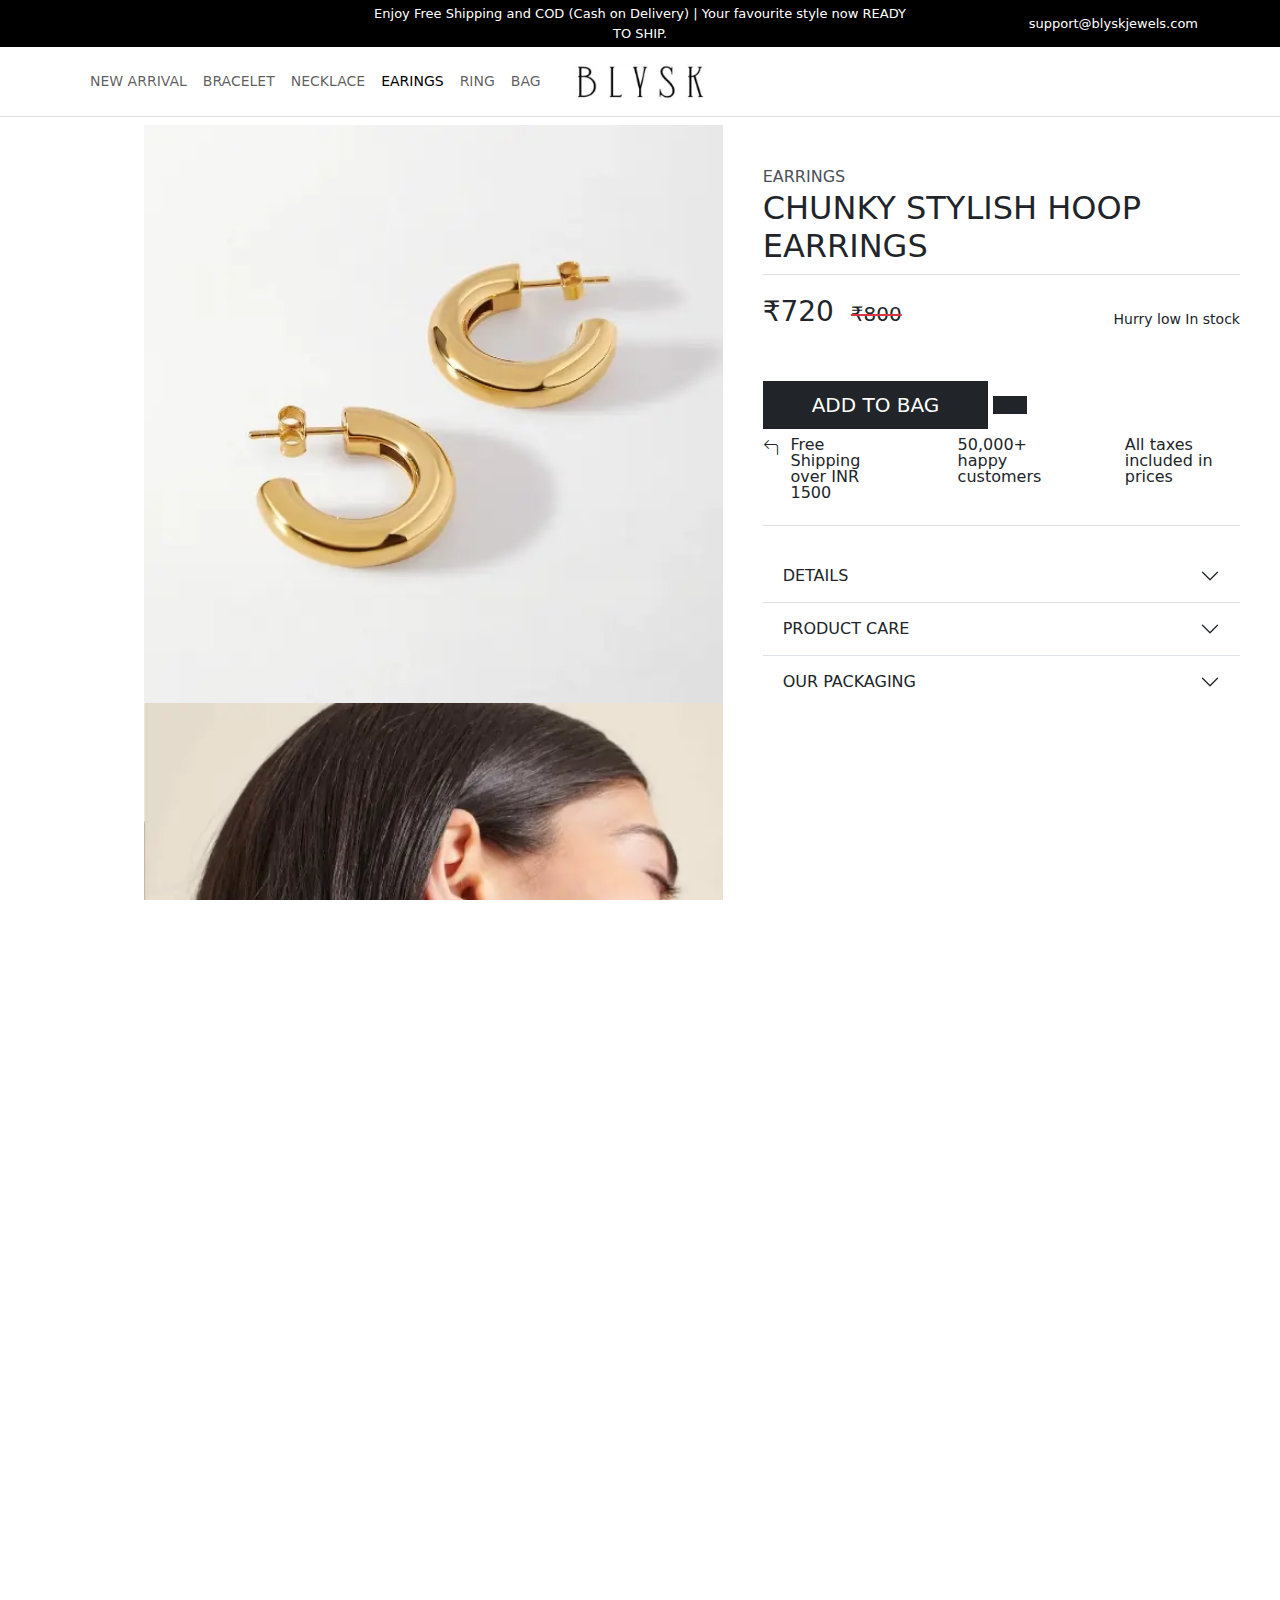
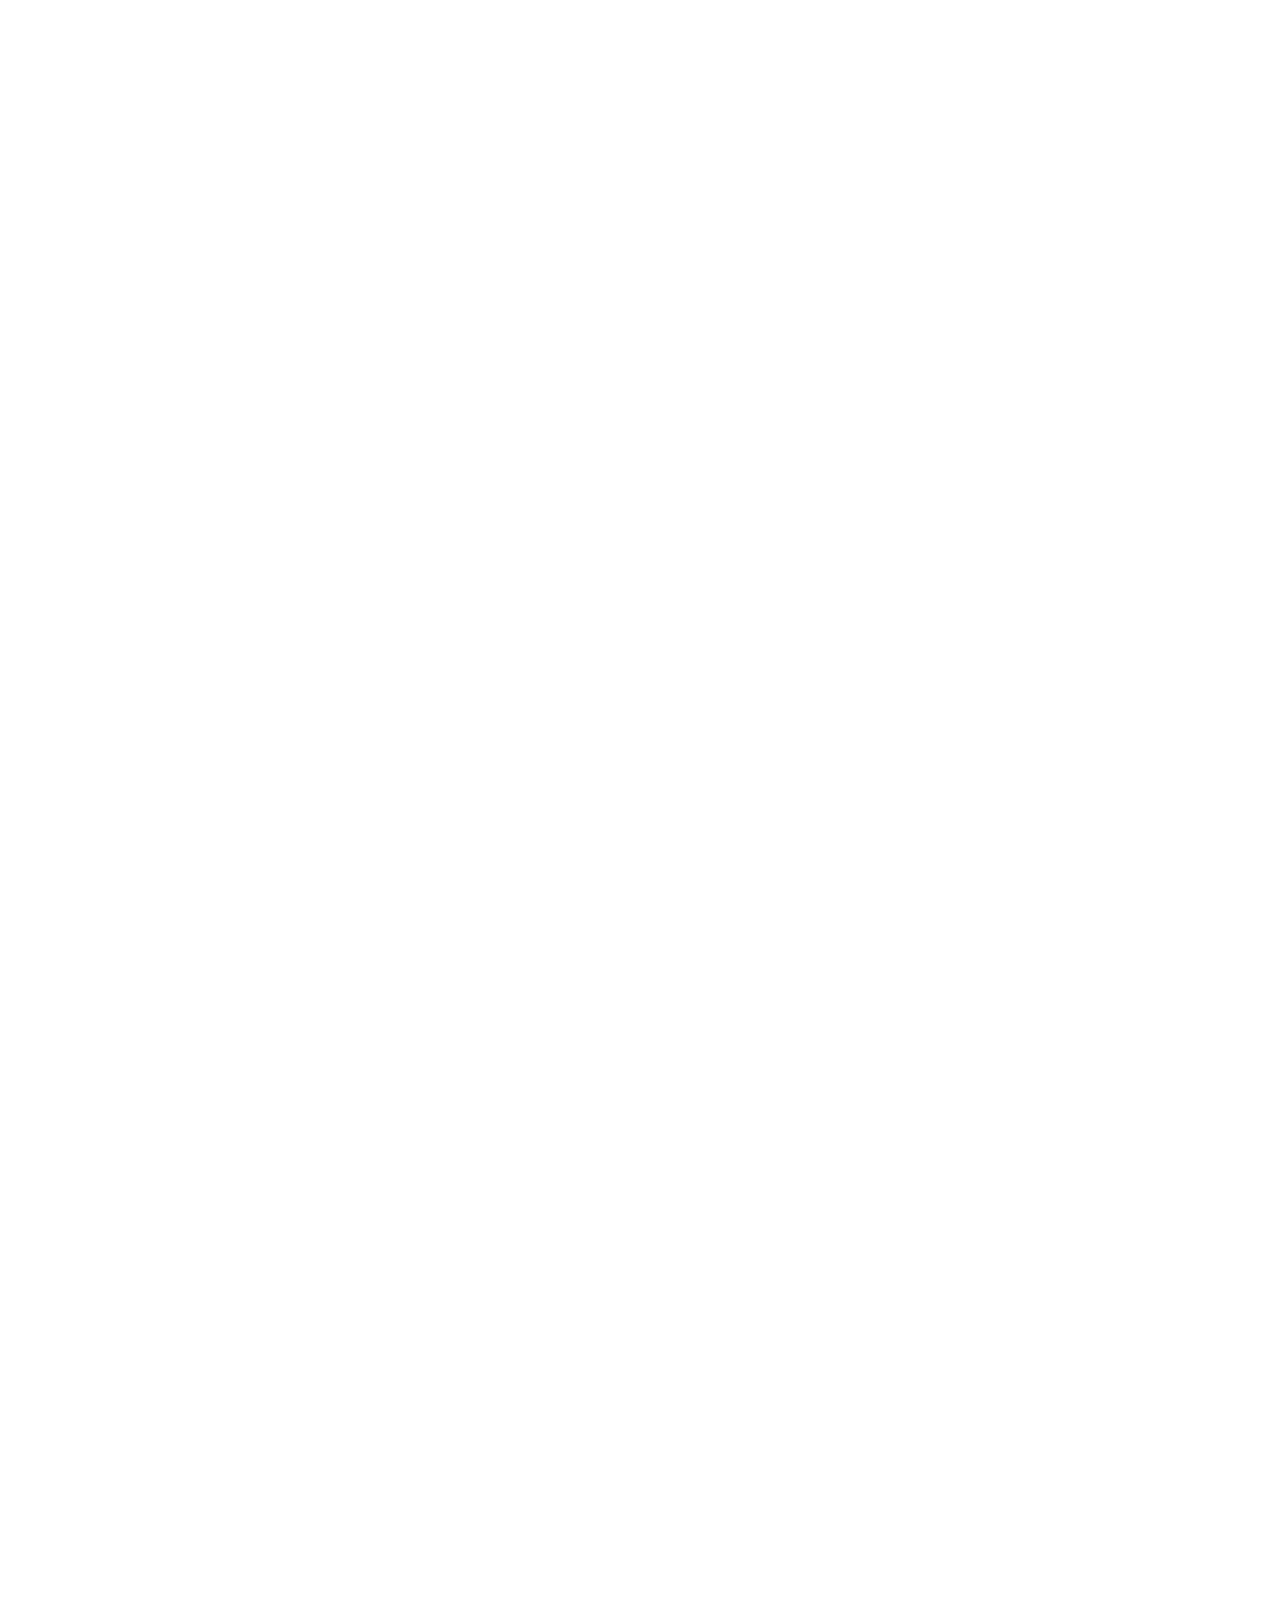
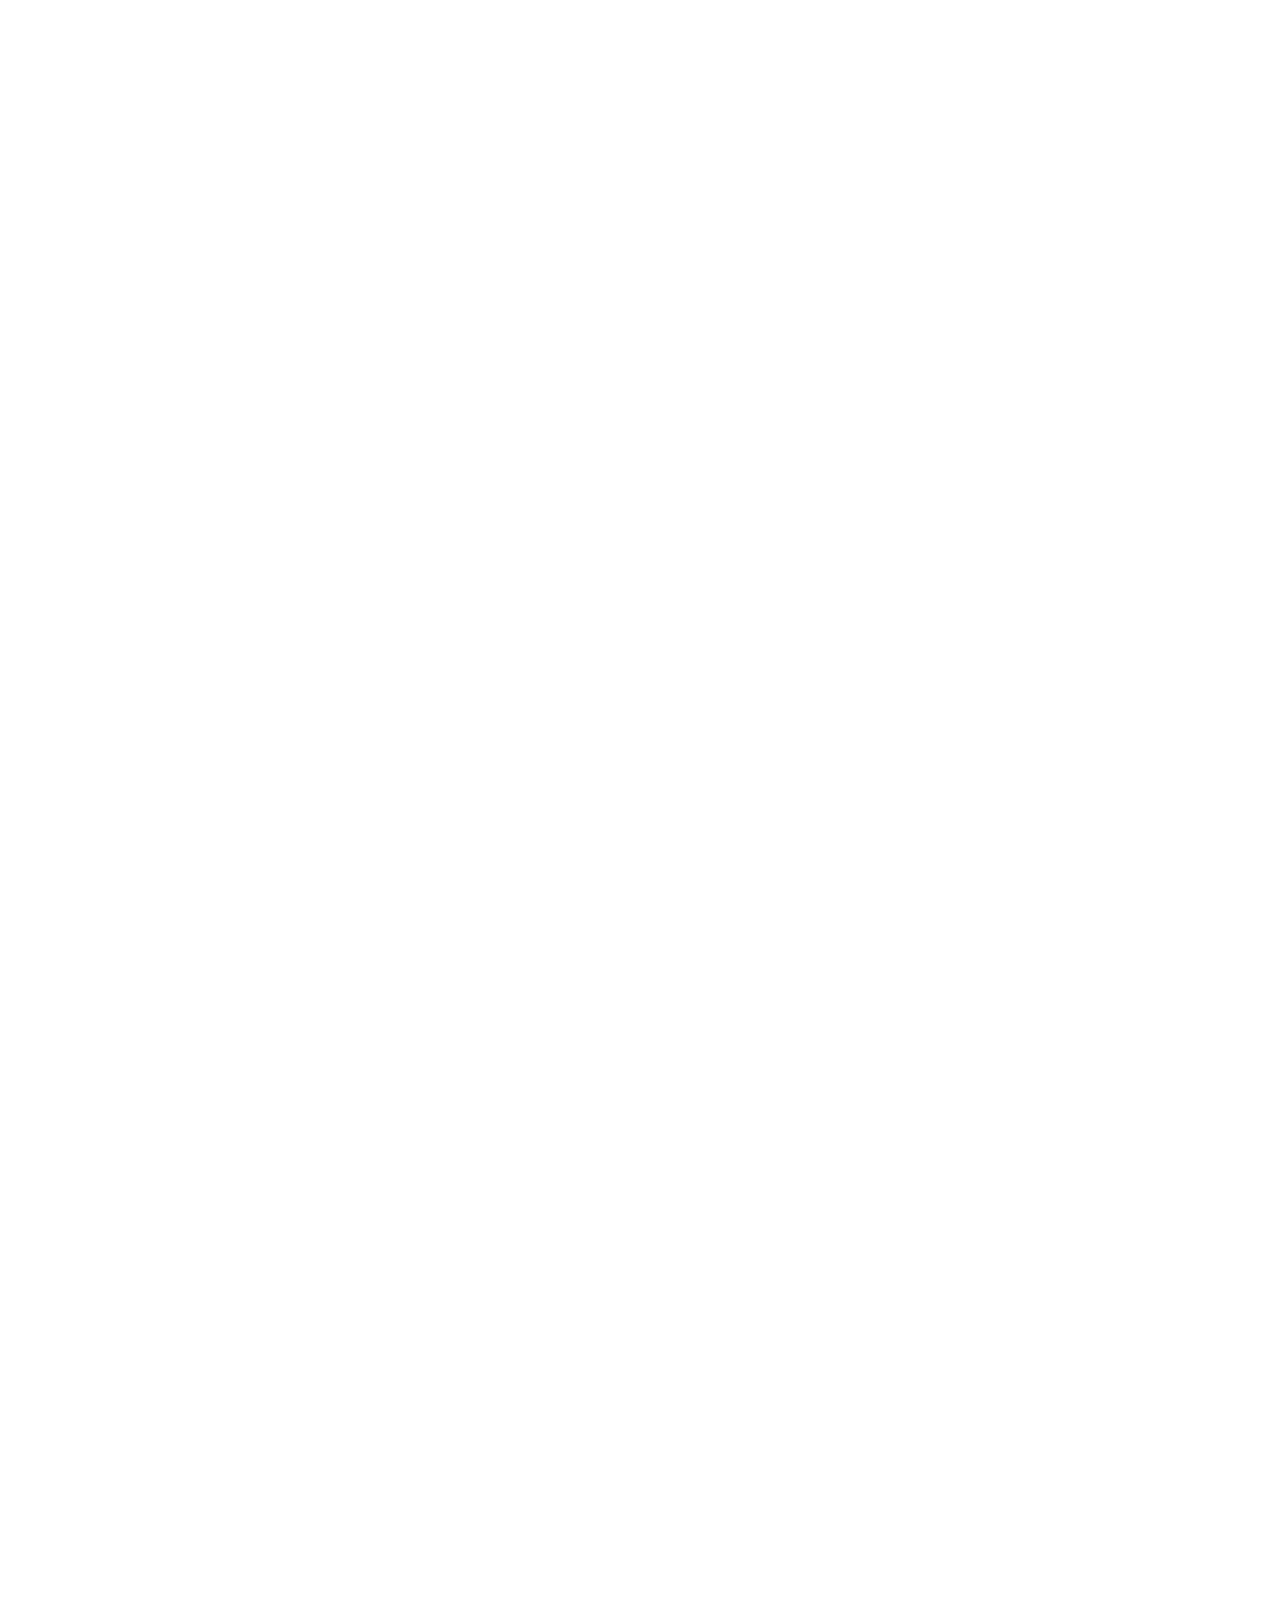
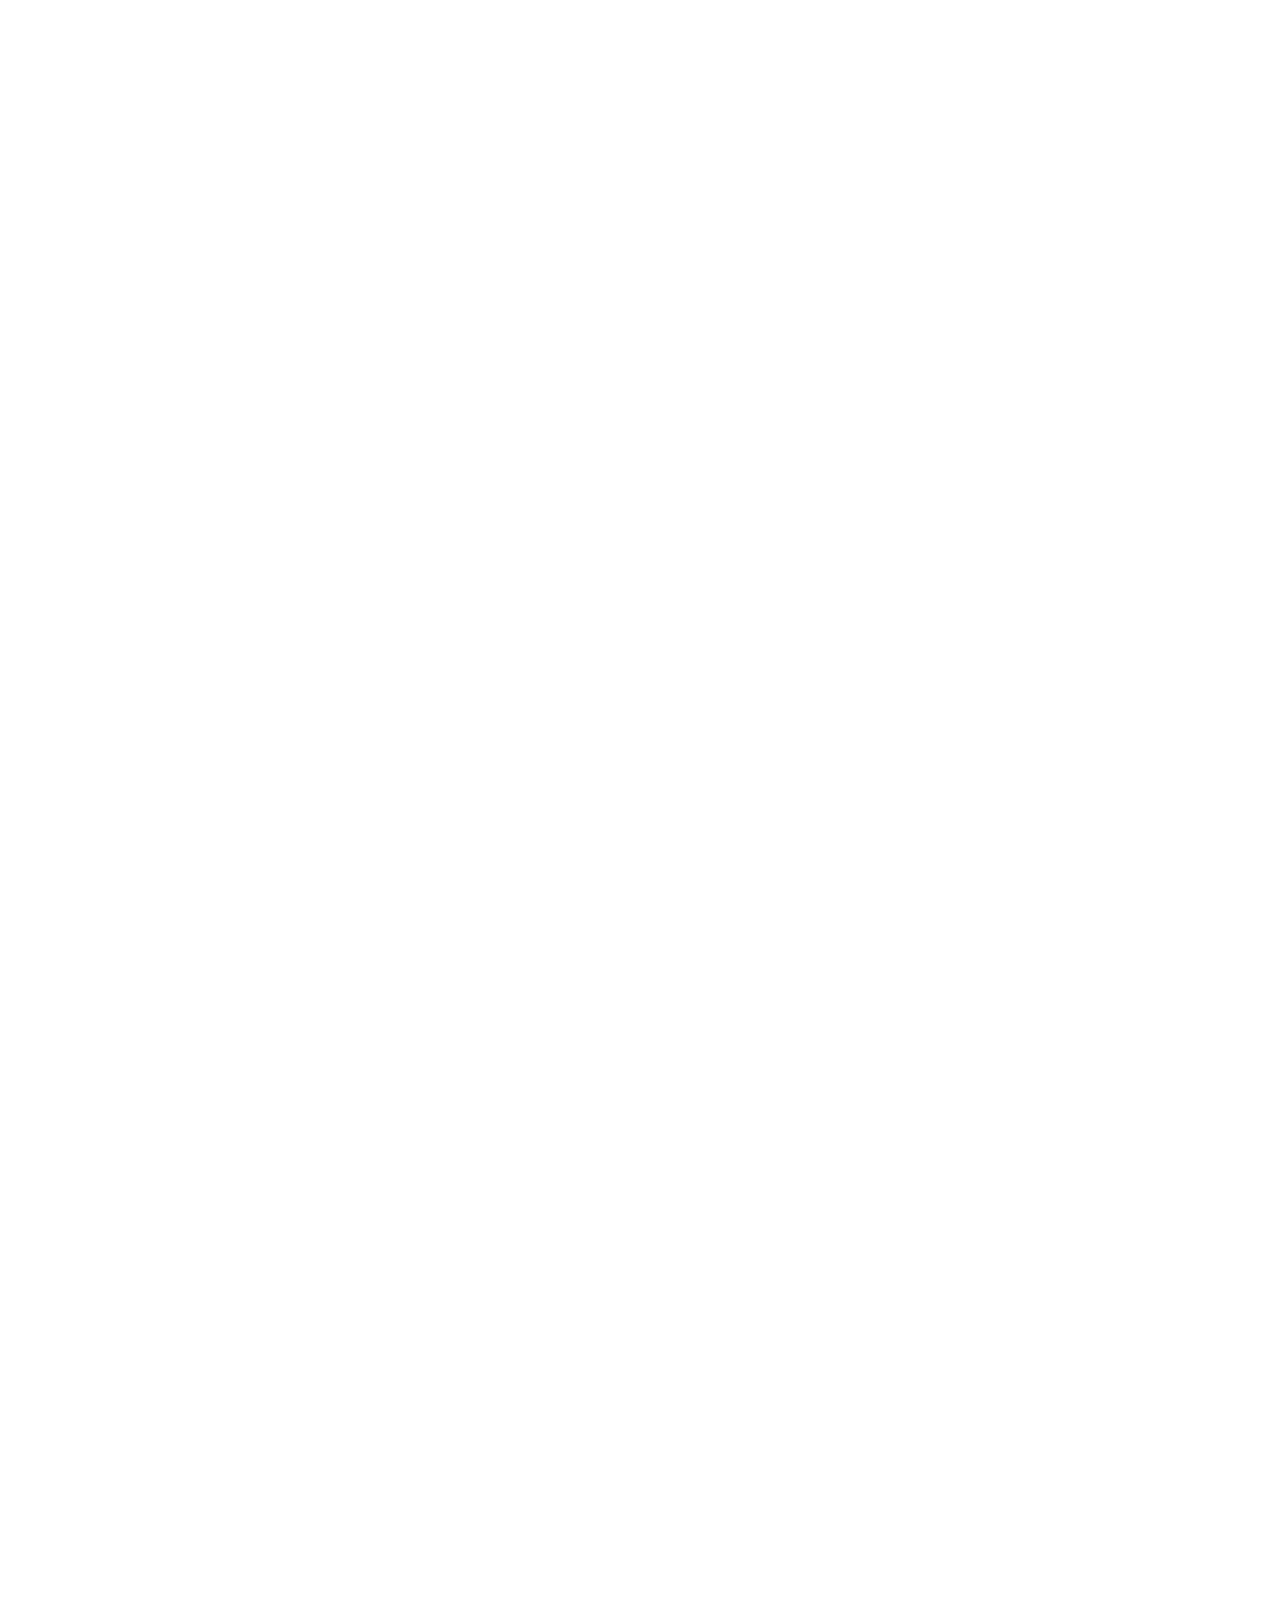
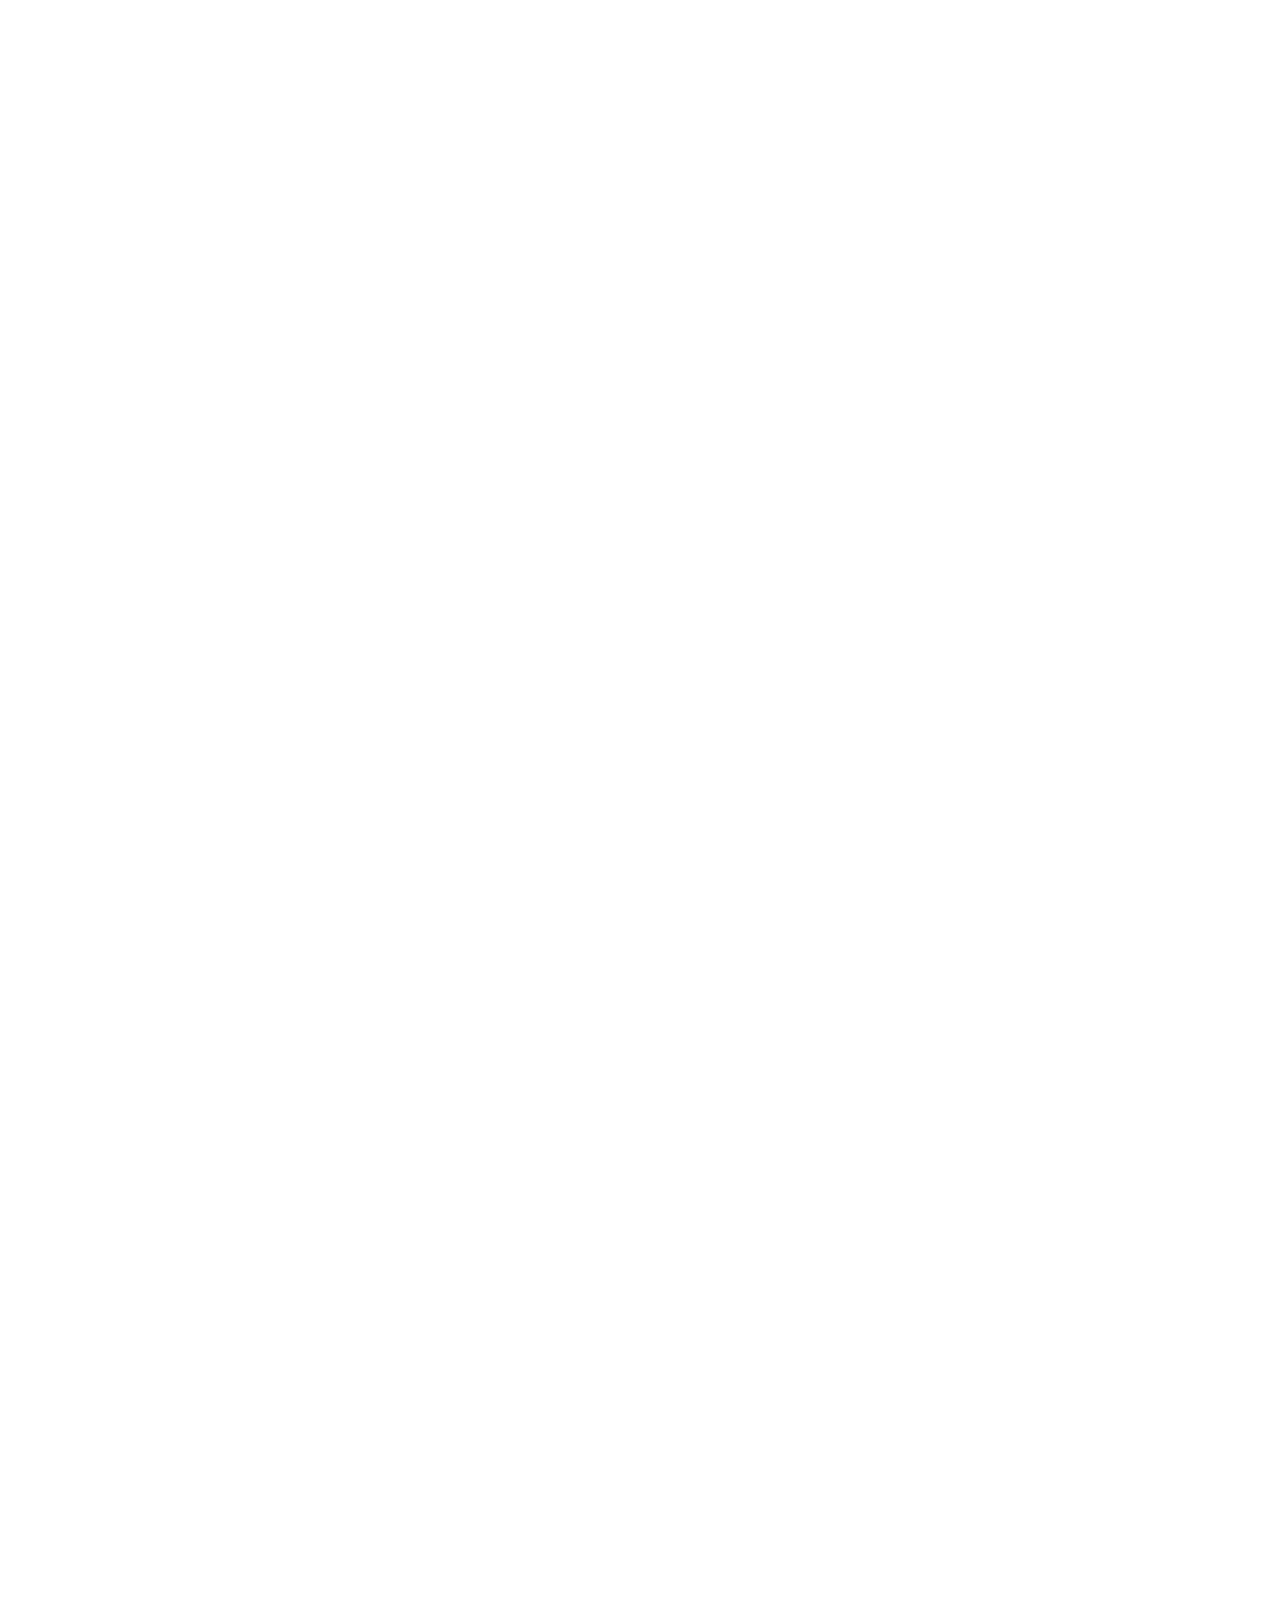
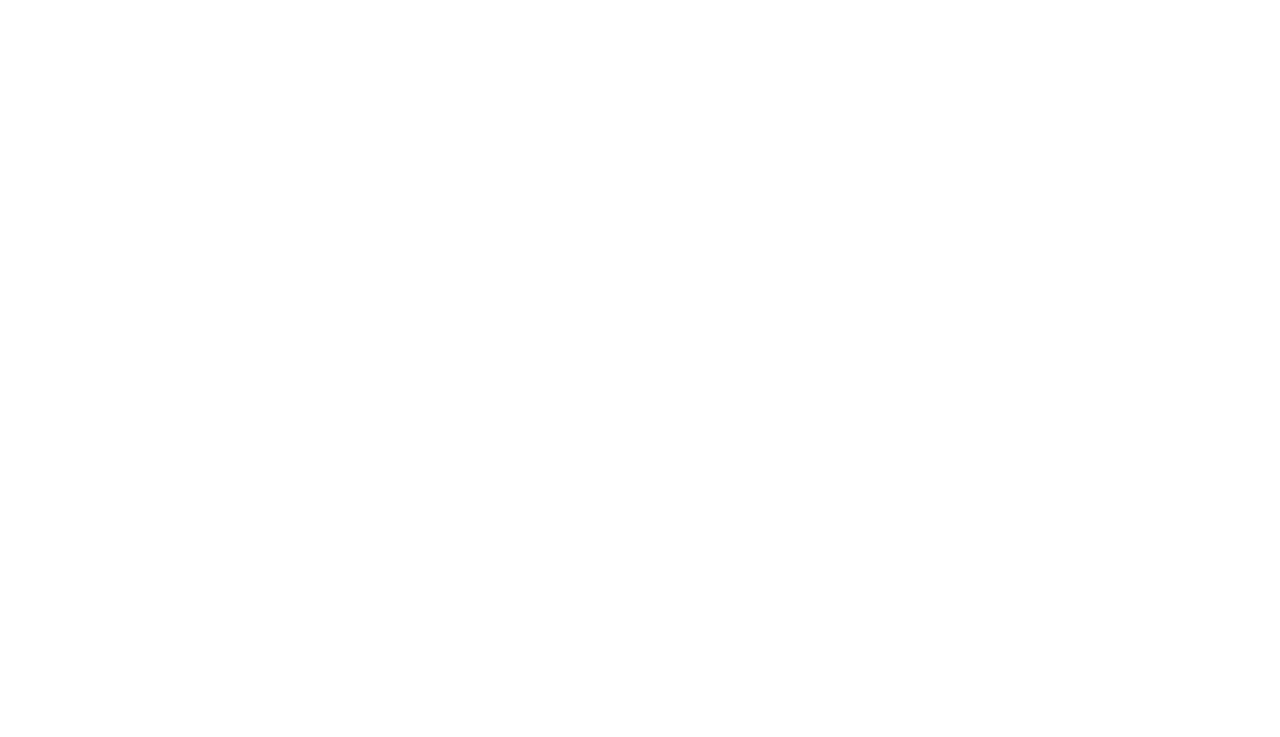
==== discription.html @ fc4b8007 "version 2" ====
<!DOCTYPE html>
<html lang="en">

<head>
  <meta charset="UTF-8" />
  <meta name="viewport" content="width=device-width, initial-scale=1.0" />
  <title>BLYSK earrings</title>
  <!-- mycss link -->
  <link rel="stylesheet" href="my.css" />
  <!-------- bootstrap css link -------------->
  <link href="https://cdn.jsdelivr.net/npm/bootstrap@5.3.3/dist/css/bootstrap.min.css" rel="stylesheet"
    integrity="sha384-QWTKZyjpPEjISv5WaRU9OFeRpok6YctnYmDr5pNlyT2bRjXh0JMhjY6hW+ALEwIH" crossorigin="anonymous" />
  <!-- slick css link -->
  <link rel="stylesheet" href="https://cdnjs.cloudflare.com/ajax/libs/slick-carousel/1.9.0/slick.css" />
  <link rel="stylesheet" type="text/css"href="https://cdnjs.cloudflare.com/ajax/libs/slick-carousel/1.9.0/slick-theme.min.css" />
  <!------- icon links ------>
  <!-- Font awedome CDN link -->
  <link rel="stylesheet" href="https://cdnjs.cloudflare.com/ajax/libs/font-awesome/6.2.1/css/all.min.css"
    integrity="sha512-MV7K8+y+gLIBoVD59lQIYicR65iaqukzvf/nwasF0nqhPay5w/9lJmVM2hMDcnK1OnMGCdVK+iQrJ7lzPJQd1w=="
    crossorigin="anonymous" referrerpolicy="no-referrer" />
  <!-- bootstrap CDN link -->
  <link rel="stylesheet" href="https://cdn.jsdelivr.net/npm/bootstrap-icons@1.11.3/font/bootstrap-icons.css"
    integrity="sha384-tViUnnbYAV00FLIhhi3v/dWt3Jxw4gZQcNoSCxCIFNJVCx7/D55/wXsrNIRANwdD" crossorigin="anonymous" />
</head>
<body>
  <!-- header start -->
  <header class="header border-bottom">
    <!-- tophead start -->
    <div class="container-fluid py-1 bg-black text-white">
      <div class="container">
        <!-- row -->
        <div class="row text-center align-items-center">
          <!-- col -->
          <div class="col-md-3 col-4 text-start">
            <i class="fa-brands fa-facebook-f me-2"></i>
            <i class="fa-brands fa-instagram"></i>
          </div>
          <!-- col -->
          <div class="col-6 top_para d-md-block d-none">
            <p class="mb-0">
              Enjoy Free Shipping and COD (Cash on Delivery) | Your favourite
              style now READY TO SHIP.
            </p>
          </div>
          <!-- col -->
          <div class="col-md-3 col-8 text-end">
            <p class="mb-0 top_para">support@blyskjewels.com</p>
          </div>
        </div>
      </div>
    </div>
    <!-- tophead end  -->
    <!-- navbar section start -->
    <div class="secondhead bg-white">
      <div class="container py-2">
        <div class="row align-items-center justify-content-between">
          <!-- left-section  -->
          <div class="col-3 col-md-4 px-0">
            <nav class="navbar navbar-expand-lg bg-white">
              <div class="container-fluid">
                <button class="navbar-toggler border-0" type="button" data-bs-toggle="offcanvas"
                  data-bs-target="#offcanvasNavbar" aria-controls="offcanvasNavbar" aria-expanded="false"
                  aria-label="Toggle navigation">
                  <i class="fa-solid fa-ellipsis-vertical"></i>
                </button>
                <div class="offcanvas offcanvas-start" tabindex="-1" id="offcanvasNavbar"
                  aria-labelledby="offcanvasNavbarLabel">
                  <div class="offcanvas-header">
                    <button type="button" class="btn-close" data-bs-dismiss="offcanvas" aria-label="Close"></button>
                  </div>
                  <div class="offcanvas-body">
                    <ul class="navbar-nav text-nowrap">
                      <li class="nav-item">
                        <a class="nav-link" aria-current="page" href="index.html">NEW ARRIVAL</a>
                      </li>
                      <li class="nav-item">
                        <a class="nav-link" aria-current="page" href="#">BRACELET</a>
                      </li>
                      <li class="nav-item">
                        <a class="nav-link" aria-current="page" href="">NECKLACE</a>
                      </li>
                      <li class="nav-item">
                        <a class="nav-link active" aria-current="page" href="earrings.html">EARINGS</a>
                      </li>
                      <li class="nav-item">
                        <a class="nav-link" aria-current="page" href="#">RING</a>
                      </li>
                      <li class="nav-item">
                        <a class="nav-link" aria-current="page" href="#">BAG</a>
                      </li>
                    </ul>
                  </div>
                </div>
              </div>
            </nav>
          </div>
          <!-- logo here  -->
          <div class="col-md-4 col-6 text-center">
            <div class="logo">
              <a class="navbar-brand me-auto" href="#">
                <img src="images/Blysk_Logo.webp" alt="Blysk" width="130px" />
              </a>
            </div>
          </div>
          <!-- right section start  -->
          <div class="col-3 col-lg-4">
            <div class="right_bar row justify-content-md-end">
              <div class="top_icons col-1 px-0 mx-lg-0">
                <i class="fa-solid fa-location-dot px-0"></i>
              </div>
              <div class="top_icons col-1 px-0 mx-lg-0">
                <i class="fa-solid fa-magnifying-glass px-0"></i>
              </div>
              <div class="top_icons col-1 px-0 mx-lg-0">
                <i class="fa-regular fa-heart px-0"></i>
              </div>
              <div class="top_icons col-1 px-0 mx-lg-0 dropdown-center">
                <a class="text-black" href="#" role="button" data-bs-toggle="dropdown" aria-expanded="false">
                    <i class="fa-regular fa-user px-0"></i></a>
                  <ul class="dropdown-menu">
                      <li><a class="dropdown-item" href="login.html">Log in</a></li>
                    <li><a class="dropdown-item" href="register.html">Register</a></li>
                  </ul>
              </div>
              <div class="top_icons col-1 px-0 mx-lg-0">
                <i class="fa-solid fa-bag-shopping px-0"></i>
              </div>
            </div>
          </div>
        </div>
      </div>
    </div>
    <!-- navbar section end -->
  </header>
  <!-- header end  -->

  <!-- main section start -->
    <!-- product_discription section start-->
    <div class="container-fluid">
      <div class="discription-box">
        <div class="row justify-content-center">
          <!-- col  -->
          <div class="col-md-7 row justify-content-center pt-2 h-100">
            <!-- //slider for product images start-->
            <div class="col-lg-10 col-12 order-lg-2 order-1 productDetail-for">
                <div class=""><img src="images/Image89.webp" alt="DIANA HUGGIE" class="img-fluid" /></div>
                <div class=""><img src="images/MaskGroup50.webp" alt="DIANA HUGGIE" class="img-fluid" /></div>
                <div class=""><img src="images/Image91.webp" alt="DIANA HUGGIE" class="img-fluid" /></div>
                <div class=""><img src="images/MaskGroup51.webp" alt="DIANA HUGGIE" class="img-fluid" /></div>
            </div>
            <div class="col-8 col-lg-2 align-self-center order-lg-1 order-2 slider-nav"> 
            <div class=""><img src="images/Image89.webp" class="img-fluid"></div>
            <div class=""><img src="images/MaskGroup50.webp" class="img-fluid"></div>
            <div class=""><img src="images/Image91.webp" class="img-fluid"></div>     
            <div class=""><img src="images/MaskGroup50.webp" class="img-fluid"></div>  
            <div class="">
              <img src="images/MaskGroup51.webp" class="img-fluid"></div>
            </div>       
            <!-- //slider for product images end-->
          </div>
          <!-- col -->
          <div class="col-md-5 pt-5 h-100">
            <div class="earing_content px-md-3">
              <div class="border-bottom">
                <p class="fw-light fs-6 text-dark-emphasis mb-0">EARRINGS</p>
                <!-- product name -->
                <p class="h2 fw-medium text-uppercase">
                  Chunky STYLISH Hoop Earrings
                </p>
              </div>
              <div class="border-bottom pb-4">
                <div class="row align-items-center">
                  <div class="col-6">
                    <p class="fs-3 fw-light mt-3 mb-5">
                      ₹720 <del class="mx-2 fs-5 text-danger"><span class="text-dark">₹800</span></del>
                    </p>
                  </div>
                  <div class="col-6">
                    <p class="fw-lighter text-end stock">
                      <i class="fa-solid fa-circle text-success mx-1"></i>Hurry low In stock
                    </p>
                  </div>
                </div>
                <!-- add to bag and like button start-->
                <button class="btn btn-dark btn-lg px-5 rounded-0">
                  ADD TO BAG
                </button>
                <button class="btn btn-dark btn-lg rounded-0">
                  <i class="fa-regular fa-heart"></i>
                </button>
                <!-- add to bag and like button end-->
                 <!-- shipping/customer/taxes start -->
                <div class="row mt-2">
                  <div class="col-4">
                    <div class="row">
                      <div class="col-2"><i class="bi bi-arrow-90deg-left"></i></div>
                      <div class="col-9 lh-1"><span class="add_info"> Free Shipping over INR 1500</span></div>
                    </div>
                  </div>
                  <div class="col-4">
                    <div class="row">
                      <div class="col-2"><i class="fa-regular fa-heart"></i></div>
                      <div class="col-9 lh-1"><span class="add_info"> 50,000+ happy customers</span></div>
                    </div>
                  </div>
                  <div class="col-4">
                    <div class="row">
                      <div class="col-2"><i class="fa-solid fa-coins"></i></div>
                      <div class="col-9 lh-1"><span class="add_info">All taxes included in prices</span></div>
                    </div>
                  </div>
                </div>
                 <!-- shipping/customer/taxes end -->
              </div>
              <!-- accordian start -->
              <div class="mt-4 accor">
                <div class="accordion accordion-flush" id="accordionFlushExample">
                  <div class="accordion-item">
                    <h2 class="accordion-header">
                      <button class="accordion-button collapsed" type="button" data-bs-toggle="collapse"
                        data-bs-target="#flush-collapseOne" aria-expanded="false" aria-controls="flush-collapseOne">
                        DETAILS
                      </button>
                    </h2>
                    <div id="flush-collapseOne" class="accordion-collapse collapse"
                      data-bs-parent="#accordionFlushExample">
                      <div class="accordion-body">
                        The hoops your everyday outfits asked for. Chunky in
                        the best way and made from 18k gold plated sterling
                        silver. <br />
                        - 18k gold plated <br />
                        - 100% recycled sterling silver <br />
                        - Earrings are 22mm <br />
                        - Sold as a pair
                      </div>
                    </div>
                  </div>
                  <div class="accordion-item">
                    <h2 class="accordion-header">
                      <button class="accordion-button collapsed" type="button" data-bs-toggle="collapse"
                        data-bs-target="#flush-collapseTwo" aria-expanded="false" aria-controls="flush-collapseTwo">
                        PRODUCT CARE
                      </button>
                    </h2>
                    <div id="flush-collapseTwo" class="accordion-collapse collapse"
                      data-bs-parent="#accordionFlushExample">
                      <div class="accordion-body">.</div>
                    </div>
                  </div>
                  <div class="accordion-item">
                    <h2 class="accordion-header">
                      <button class="accordion-button collapsed" type="button" data-bs-toggle="collapse"
                        data-bs-target="#flush-collapseThree" aria-expanded="false" aria-controls="flush-collapseThree">
                        OUR PACKAGING
                      </button>
                    </h2>
                    <div id="flush-collapseThree" class="accordion-collapse collapse"
                      data-bs-parent="#accordionFlushExample">
                      <div class="accordion-body"></div>
                    </div>
                  </div>
                </div>
              </div>
              <!-- accordian end -->
            </div>
          </div>
        </div>
      </div>
    </div>
    <!-- product_discription section end-->

    <!-- related products -->
    <div class="related_product m t-md-5"> 
      <div class="container-fluid tab-content px-md-4 pt-5">
        <p class="h2 fw-medium text-uppercase">related products</p>
        <!-- rel product slick slider start -->
        <div class="pt-4 rel_product">
          <!-- product 1 -->
            <div class="card border border-0 product_cards">
              <div class="single-product">
                <div class="e_img">
                  <img src="images/Component9–7.webp" alt="DIANA HUGGIE"
                    class="img-fluid default-img card-img-top" />
                  <img src="images/Component9–8.webp" alt="DIANA HUGGIE" class="img-fluid hover-img card-img-top" />
                </div>
              </div>
              <div class="earing_content mt-0 p-2">
                <p class="product_head mb-0">EARRINGS</p>
                <p class="product_name h5 mb-2">DIANA HUGGIE</p>
                <p class="product_price mb-2">
                  ₹720 <del class="mx-2 text-danger"><span class="text-dark">₹800</span></del>
                </p>
                <div class="addCartBtn">
                  <button class="btn toCart btn-dark px-3 rounded-pill">
                    ADD TO CART
                  </button>
                </div>
              </div>
            </div>
        <!-- product 2 -->
            <div class="card border border-0 product_cards">
              <div class="single-product">
                <div class="e_img">
                  <img src="images/Component10–7.webp" alt="MARIPOSA" class="img-fluid default-img card-img-top" />
                  <img src="images/Component10–8.webp" alt="DIANA HUGGIE" class="img-fluid hover-img card-img-top" />
                </div>
              </div>
              <div class="earing_content mt-0 p-2">
                <p class="product_head mb-0">EARRINGS</p>
                <p class="product_name h5 mb-2">MARIPOSA</p>
                <p class="product_price mb-2">
                  ₹720 <del class="mx-2 text-danger"><span class="text-dark">₹800</span></del>
                </p>
                <div class="addCartBtn">
                  <button class="btn toCart btn-dark px-3 rounded-pill">
                    ADD TO CART
                  </button>
                </div>
              </div>
            </div>
          <!-- product 3 -->
            <div class="card border border-0 product_cards">
              <div class="single-product">
                <div class="e_img">
                  <img src="images/Component11-6.webp" alt="ALBERTA CLASSIC"
                    class="img-fluid default-img card-img-top" />
                  <img src="images/MaskGroup52.webp" alt="DIANA HUGGIE" class="img-fluid hover-img card-img-top" />
                </div>
              </div>
              <div class="earing_content mt-0 p-2">
                <p class="product_head mb-0">EARRINGS</p>
                <p class="product_name h5 mb-2">ALBERTA CLASSIC</p>
                <p class="product_price mb-2">
                  ₹720 <del class="mx-2 text-danger"><span class="text-dark">₹800</span></del>
                </p>
                <div class="addCartBtn">
                  <button class="btn toCart btn-dark px-3 rounded-pill">
                    ADD TO CART
                  </button>
                </div>
              </div>
            </div>
          <!-- product 4 -->
            <div class="card border border-0 product_cards">
              <div class="single-product">
                <div class="e_img">
                  <img src="images/Component12–6.webp" alt="DAPHNE AMELIA"
                    class="img-fluid default-img card-img-top" />
                  <img src="images/Component12-7.webp" alt="DIANA HUGGIE" class="img-fluid hover-img card-img-top" />
                </div>
              </div>
              <div class="earing_content mt-0 p-2">
                <p class="product_head mb-0">EARRINGS</p>
                <p class="product_name h5 mb-2">DAPHNE AMELIA</p>
                <p class="product_price mb-2">
                  ₹720 <del class="mx-2">₹800</del>
                </p>
                <div class="addCartBtn">
                  <button class="btn toCart btn-dark px-3 rounded-pill">
                    ADD TO CART
                  </button>
                </div>
              </div>
            </div>
        </div>
        <!-- rel product slick slider end -->
        </div>
      </div>

      <!-- All categories section start -->
      <div class="categories">
        <div class="container-fluid my-5 px-md-4">
          <!-- row -->
          <div class="row g-3">
            <!-- BRACELET col -->
            <div class="col-md-3 col-6">
              <a href="#" class="text-decoration-none text-black">
              <div class="p_img">
                <img src="images/Braclets.webp" alt="Braclet image" class="img-fluid" />
              </div>
              <div class="productname px-2 row">
                <div class="col-md-3 col-6">
                  <p>BRACELET</p>
                </div>
                <div class="col-md-7 col-3 pe-0 ps-md-4">
                  <div class="line"></div>
                </div>
                <div class="col-md-2 col-3 px-0 px-md-2"><span>245</span></div>
              </div>
            </a>
            </div>
            <!-- EARINGS col -->
            <div class="col-md-3 col-6">
              <a href="#" class="text-decoration-none text-black">
              <div class="p_img">
                <img src="images/Earring.webp" alt="Earring image" class="img-fluid" />
              </div>
              <div class="productname px-2 row">
                <div class="col-md-3 col-6">
                  <p>EARRINGS</p>
                </div>
                <div class="col-md-7 col-3 pe-0 ps-md-4">
                  <div class="line"></div>
                </div>
                <div class="col-md-2 col-3 px-0 px-md-2"><span>200</span></div>
              </div>
            </a>
            </div>
            <!-- NECKLACE col -->
            <div class="col-md-3 col-6">
              <a href="#" class="text-decoration-none text-black">
              <div class="p_img">
                <img src="images/Necklace.webp" alt="Necklace image" class="img-fluid" />
              </div>
              <div class="productname px-2 row">
                <div class="col-md-3 col-6">
                  <p>NECKLACE</p>
                </div>
                <div class="col-md-7 col-3 pe-0 ps-md-4">
                  <div class="line"></div>
                </div>
                <div class="col-md-2 col-3 px-0 px-md-2"><span>108</span></div>
              </div>
            </a>
            </div>
            <!-- RINGS col-->
            <div class="col-md-3 col-6">
              <a href="#" class="text-decoration-none text-black">
              <div class="p_img">
                <img src="images/Rings.webp" alt="Ring image" class="img-fluid" />
              </div>
              <div class="productname px-2 row">
                <div class="col-md-3 col-4">
                  <p>RINGS</p>
                </div>
                <div class="col-md-7 col-5 pe-0 ps-md-4">
                  <div class="line"></div>
                </div>
                <div class="col-md-2 col-3 px-0 px-md-2"><span>134</span></div>
              </div>
              </a>
            </div>
          </div>
        </div>
      </div>
      <!-- all categories section end -->
  </main>
  <!-- main section end  -->

  <!-- footer section start  -->
  <footer class="footer bg-black text-white mt-5">
    <div class="container-fluid">
      <!-- row -->
      <div class="row px-md-5 pt-5 justify-content-center">
        <!-- col -->
        <div class="col-lg-3">
          <!-- footer logo -->
          <div class="footerlogo">
            <img src="images/Blysk_Footer_Logo.webp" class="img-fluid" width="200" alt="" />
          </div>
          <p class="fw-lighter mt-4">
            Blysk infuses modern elegance into bold,stylish jewellery crafted
            for those who see fashion as a art.
          </p>
        </div>
        <!-- col -->
        <div class="col-lg-2 col-6 text-uppercase">
          <h6 class="fw-light">SHOP NOW</h6>
          <ul class="ps-0">
            <li><a href="#">Art Collections</a></li>
            <li><a href="#">Party Collections</a></li>
            <li><a href="#">Iconic Collections</a></li>
            <li><a href="#">new arrival</a></li>
          </ul>
        </div>
        <!-- col -->
        <div class="col-lg-1 col-6 text-uppercase text-start px-md-0 pt-md-4">
          <ul class="ps-0">
            <li><a href="#">bracelet</a></li>
            <li><a href="#">Necklace</a></li>
            <li><a href="earrings.html">earrings</a></li>
            <li><a href="#">Rings</a></li>
            <li><a href="#">bag</a></li>
          </ul>
        </div>
        <!-- col -->
        <div class="col-lg-2 col-6 text-uppercase ps-md-0">
          <h6 class="fw-light">customer service</h6>
          <ul class="ps-0">
            <li><a href="#">refund policy</a></li>
            <li><a href="#">Shipping policy</a></li>
            <li><a href="#">term & services</a></li>
            <li><a href="#">privacy policy</a></li>
          </ul>
        </div>
        <!-- col -->
        <div class="col-lg-2 col-6 text-uppercase px-md-0">
          <h6 class="fw-light">about blysk</h6>
          <ul class="ps-0">
            <li><a href="#">about blysk</a></li>
            <li><a href="#">career</a></li>
            <li><a href="#">Iconic Collections</a></li>
            <li><a href="#">contact us</a></li>
          </ul>
          <!-- col -->
        </div>
        <div class="col-lg-2 px-md-0">
          <h6 class="fw-light">CONTACT US</h6>
          <p class="mb-0">Email Us: info@blysk.com</p>
          <p class="mb-0">Call Us: +91 99713 01689</p>
          <p class="mb-4">Monday to Friday: 09:00-18:00</p>
          <h6 class="fw-light">FOLLOW US</h6>
          <i class="fa-brands fa-facebook-f me-2"></i>
          <i class="fa-brands fa-instagram"></i>
        </div>
      </div>
      <!-- footer bottom -->
      <div class="copyright_section mt-4">
        <div class="container-fluid border-top px-md-5 py-4 text-center text-md-start">
          <div class="row align-items-center">
            <div class="col-lg-6 col-12">
              <div class="left">
                <p class="mb-0">
                  © 2024 Blysk Jewels.
                  <a href="#" class="mx-2">Terms of Use</a>
                  <a href="#"> Privacy Policy</a>
                </p>
              </div>
            </div>
            <div class="col-lg-6 col-12">
              <div class="right float-md-end">
                <img src="https://blyskjewels.com/backend/img/payments.png" alt="#" />
              </div>
            </div>
          </div>
        </div>
      </div>
    </div>
  </footer>
  <!-- footer section end  -->

   <!-- jquerry link -->
   <script src="https://code.jquery.com/jquery-3.7.1.min.js"
   integrity="sha256-/JqT3SQfawRcv/BIHPThkBvs0OEvtFFmqPF/lYI/Cxo=" crossorigin="anonymous"></script>
 <!-- bootstrap js link -->
 <script src="https://cdn.jsdelivr.net/npm/bootstrap@5.3.3/dist/js/bootstrap.bundle.min.js"></script>
 <!-- slick js link -->
 <script src="https://cdnjs.cloudflare.com/ajax/libs/slick-carousel/1.9.0/slick.min.js"></script>
 <script src="script.js"></script>
</body>

</html>
---- my.css ----
html,body{
  height: 100%;
  width: 100%;
  overflow-x: hidden;
} 
form .form-control:focus{
  border-color:#21252970;
  box-shadow: none;
}
/************************** home page styling start **************************/
/* main navbar styling */
.top_para{
  font-size: 13px;
}
.navbar .navbar-toggler:focus {
  box-shadow: none;
}
.header li .nav-link {
  font-size: 14px;
  font-weight: 500;
}
.top_icons {
  margin-right: 10px;
}
/* collection card styling start */
.home_image .card_overlay .card-img-overlay {
  top: 80%;
  transition: 0.3s ease;
}
.card_overlay:hover .card-img-overlay {
  top: 70%;
}
.card_overlay:hover .shopnow_btn {
  visibility: visible;
}
/* shopnow btn */
.shopnow_btn {
  visibility: hidden;
}
/* slickslider styling */
.home_image .slick .card_overlay {
  margin: 0px 5px;
}
.collection_slider .slick-dots {
  position: absolute;
  bottom: 0%;
  left: 50%;
  translate: -50%;
  padding-left: 0;
}
.collection_slider .slick-dots li {
  display: inline-block;
  margin: 0px 10px;
}
.collection_slider .slick-dots li button {
  font-size: 0;
  height: 10px;
  width: 10px;
  background: rgb(171, 165, 165);
  border-radius: 50%;
  border: none;
  transition: 0.3s;
}
.collection_slider .slick-dots .slick-active button {
  background: white;
  height: 15px;
  width: 15px;
}
/* collection card styling end */

/* sales section styling */
.sales{
  background-color: #ad0301;
}
/*all categories section style */
.p_img img {
  width: 100%;
  transition: 0.5s ease;
}
.p_img {
  overflow: hidden;
}
.p_img img:hover {
  transform: scale(1.1);
}
.line {
  width: 100%;
  height: 10px;
  border-bottom: 1px solid rgb(191, 189, 189);
}
/* new arrival section style */
.new_arrival {
  margin-top: 65px;
}
/* navtabs styling start */
.home_tabs .active {
  color: black;
  border-bottom: 1px solid;
}
.home_tabs li a {
  color: rgb(118, 116, 116);
  padding: 7px;
}
.home_tabs li a:hover {
  color: rgb(10, 10, 10);
}
.product_head {
  font-size: 12px;
}
.single-product .e_img {
  position: relative;
  overflow: hidden;
  cursor: pointer;
}
.single-product .e_img img.hover-img {
  position: absolute;
  left: 0;
  top: 0;
  z-index: 1;
  opacity: 0;
  transition: opacity 0.5s ease, transform 2s cubic-bezier(0, 0, 0.44, 1.18),
    -webkit-transform 2s cubic-bezier(0, 0, 0.44, 1.18);
}
.single-product .e_img:hover img.hover-img {
  opacity: 1;
}
.single-product .e_img:hover .toCart {
  visibility: visible;
}
.addCartBtn .toCart {
  font-size: 12px;
}
/* product cards box shadow styling */
.tab-content .product_cards {
  box-shadow: 0px 0px 2px 0px #cacaca;
}
/* best seller section style */
.best_seller {
  margin-top: 65px;
}

/* bigbanner section  style */
.banner_section {
  margin-top: 65px;
}
.winter_section {
  width: 100%;
  position: relative;
  overflow: hidden;
}
.winter_section img{
  transition: 1s ease-in-out;
}
.winter_section:hover img {
  transform: scale(1.1);
  transition: 1s ease-in-out;
}
.winter_content {
  position: absolute;
  width: 100%;
  height: 100%;
  top: 0;
  left: 0;
  display: flex;
  flex-direction: column;
  align-items: center;
  justify-content: center;
  background-color: rgba(0, 0, 0, 0.5);
  opacity: 0;
  transition: 1s ease-in-out;
}
.winter_content:hover {
  opacity: 1;
}
.w_middle {
  font-size: 2rem;
  font-weight: bold;
}
/* gift section style start  */
.gift_section {
  margin-top: 75px;
  width: 100%;
  height: 100%;
  position: relative;
}
.gift_content {
  position: absolute;
  width: 40%;
  height: 100%;
  top: 0;
  right: 0;
  display: flex;
  flex-direction: column;
  align-items: center;
  justify-content: center;
}
.gift_head {
  font-size: 2rem;
}

/* shop card style start */
.shop_card {
  margin-top: 65px;
}
.shop_image {
  position: relative;
}
.look_btn .thelook_btn {
  width: 90%;
  background-color: rgba(0, 0, 0, 0.3);
}
.look_btn .thelook_btn:hover {
  background-color: rgba(0, 0, 0, 0.5);
}
.look_btn {
  position: absolute;
  width: 100%;
  height: 100%;
  bottom: 4%;
  left: 0;
  display: flex;
  align-items: end;
  justify-content: center;
}
/* signup section styling */
.signup_section {
  margin-top: 75px;
}
/* footer section style start */
.footerlogo img{
width: 200px;
}
.footer p {
  font-size: 1rem;
  font-weight: lighter;
}
.footer li {
  list-style: none;
}
.footer li a {
  text-decoration: none;
  color: white;
  font-size: 14px;
  font-weight: lighter;
}
.copyright_section a {
  text-decoration: none;
  color: white;
}

.form_terms{
    font-size: 10px;
}
/* homepage styling end  */

/* *************************earing page styling start ************************* */
.bread_crumb .breadcrumb-item{
  font-size: 12px;
}
.earring_banner {
  background-image: url(./images/MaskGroup47.webp);
  background-position: center;
  background-size: cover;
}
.earring_banner {
  position: relative;
}
.ear_head {
  font-size: 3rem;
}
.banner_con {
  padding-left: 10rem;
  padding-top: 3rem;
}
.cate_tabs .active{
  color: black;
  border: 1px solid;
}
.cate_tabs li a {
  color: rgb(118, 116, 116);
  border: 1px solid rgb(118, 116, 116);
  margin: 3px;
  font-size: 12px;
}
.cate_tabs li a:hover {
  color: rgb(10, 10, 10);
  border-color: black;
}
.bread_crumb {
  position: absolute;
  top: 2%;
  left: 5%;
}
/*earing page styling end*/

/************************** discription page stying start**************************/
.productDetail-for img{
  width: 100%;
}
 .slider-nav{
  position: relative;
} 
.slider-nav .privslide-arrow{
  position:absolute;
  top: 50%;
  left: -6%;
  transform: translateY(-20px);
  z-index: 3;
}
.slider-nav .nextslide-arrow{
  position:absolute;
 top: 50%;
right: -6%;
  text-align: end;
  transform: translateY(-20px);
  z-index: 3;
}
.stock {
    font-size: 14px;
}
.accor .accordion-button:not(.collapsed) {
  background-color:white;

} 
.accor .accordion-button:focus{
 box-shadow: none;
}
.slider-nav .slick-slide{
  margin: 0px 5px;
}
.related_product .slick-slide{
  margin: 2px 8px;
}

/* discription page stying end*/


/************************* media quarry for discription page slider *************************/
@media screen and (min-width: 1024px){
  .slider-nav .privslide-arrow .fa-angle-left{
    transform: rotate(90deg);
  }
.slider-nav .privslide-arrow{
  position:absolute;
  height: 100%;
  width: 100%;
  top: -3%;
  left: 0%;
  display: flex;
  align-items: start;
  justify-content: center; 
  z-index: 3;
}
.slider-nav .nextslide-arrow .fa-angle-right{
  transform: rotate(90deg);
}
.slider-nav .nextslide-arrow{
  position:absolute;
  height: 100%;
  width: 100%;
  top: 12%;
  left: 0%;
  display: flex;
  align-items: end;
  justify-content: center; 
  z-index: 3;
}}
/************************* media quarry start for max-width:667px*******************/
@media screen and (max-width: 667px) {
  html,body{
    height: 100%;
    width: 100%;
    overflow-x: hidden;
  }
  /* homepage media querry start*/

  /* collection card styling start */
  .home_image .card_overlay .card-img-overlay {
    top: 65%;
  }
  /* shopnow btn */
  .shopnow_btn {
    visibility: visible;
  }
  /* bigbanner section  style */
  .w_middle {
    font-size: 14px;
  }
  .w_top {
    font-size: 12px;
  }
  .winter_section:hover img {
    transform: scale(1);  
  }
  .winter_content {
    opacity: 1;
  }
  .winter_content .banner_btn {
    font-size: 8px;
  }
  /* gift section style */
  .gift_section {
    margin-top: 40px;
  }
  .gift_head {
    font-size: 10px;
    font-weight: bold;
  }
  .gift_para {
    font-size: 7px;
  }
  .gift_btn button {
    font-size: 6px;
  }
  /* shop card style start */
  .look_btn .thelook_btn {
    font-size: 12px;
  }
  .shop_card {
    margin-top: 45px;
  }
  .product_cards .h5 {
    font-size: 15px;
  }
  /* footer logo  */
  .footerlogo img{
    width: 150px;
    }
  /* homepage media querry end  */

  /* earing page media querry  */
  .bread_crumb .breadcrumb-item{
    font-size: 7px;
  }
  .cate_tabs{
    display: flex;
    justify-content: center;
    align-items: center;
}
  .cate_tabs li a {
    font-size: 10px;
    padding: 3px 16px;
}
  .ear_para {
    font-size: 8px;
  }
  .ear_head {
    font-size: 1rem;
  }
  .banner_con {
    padding-left: 2rem;
    padding-top: 1rem;
  }
  }
/************************* media quarry for max-width:991px*******************/
  @media screen and (min-width:668px) and (max-width: 991px){
    /* gift section style */
  .gift_head {
    font-size: 18px;
    font-weight: bold;
  }
  .gift_para {
    font-size: 12px;
  }
  .gift_btn button {
    font-size: 10px;
  }
  /* earing page styling */
  .ear_para {
    font-size: 13px;
  }
  .ear_head {
    font-size: 2rem;
  }
  .banner_con {
    padding-left: 5rem;
    padding-top: 2rem;
  }
}
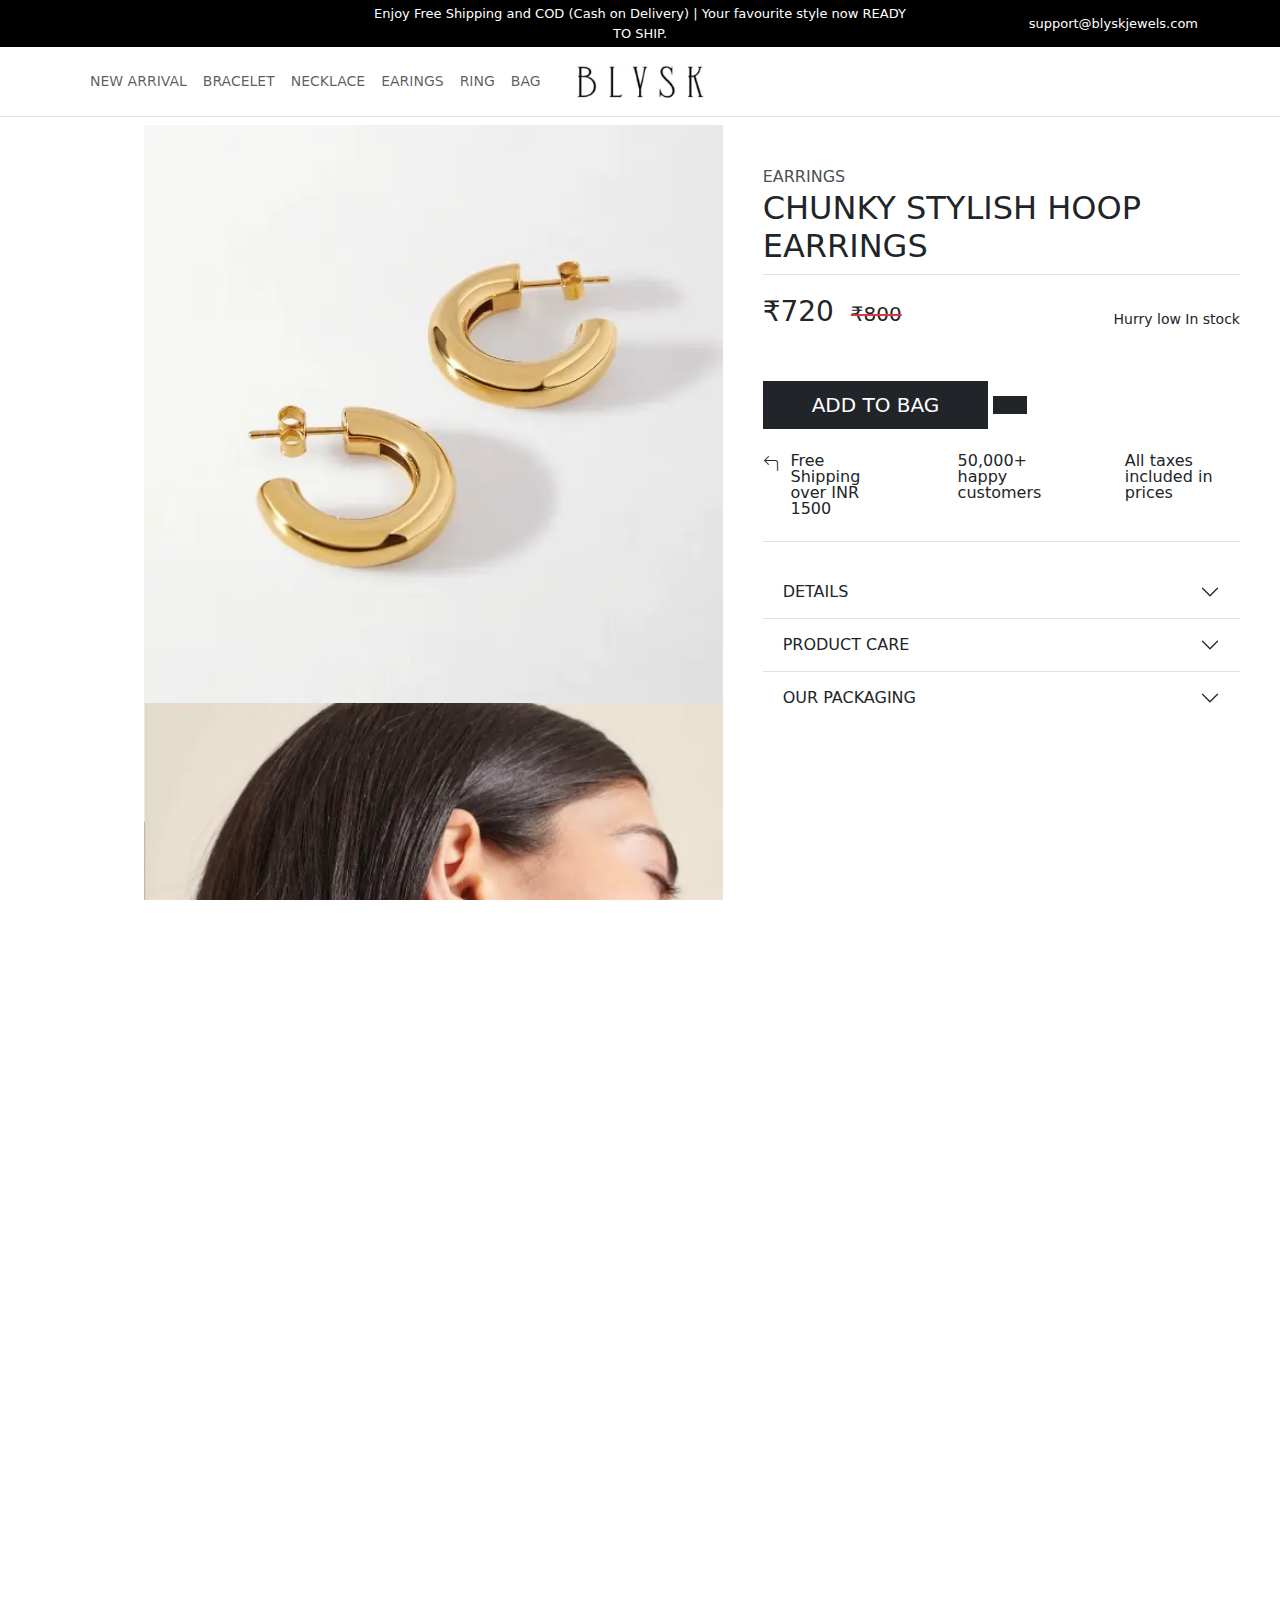
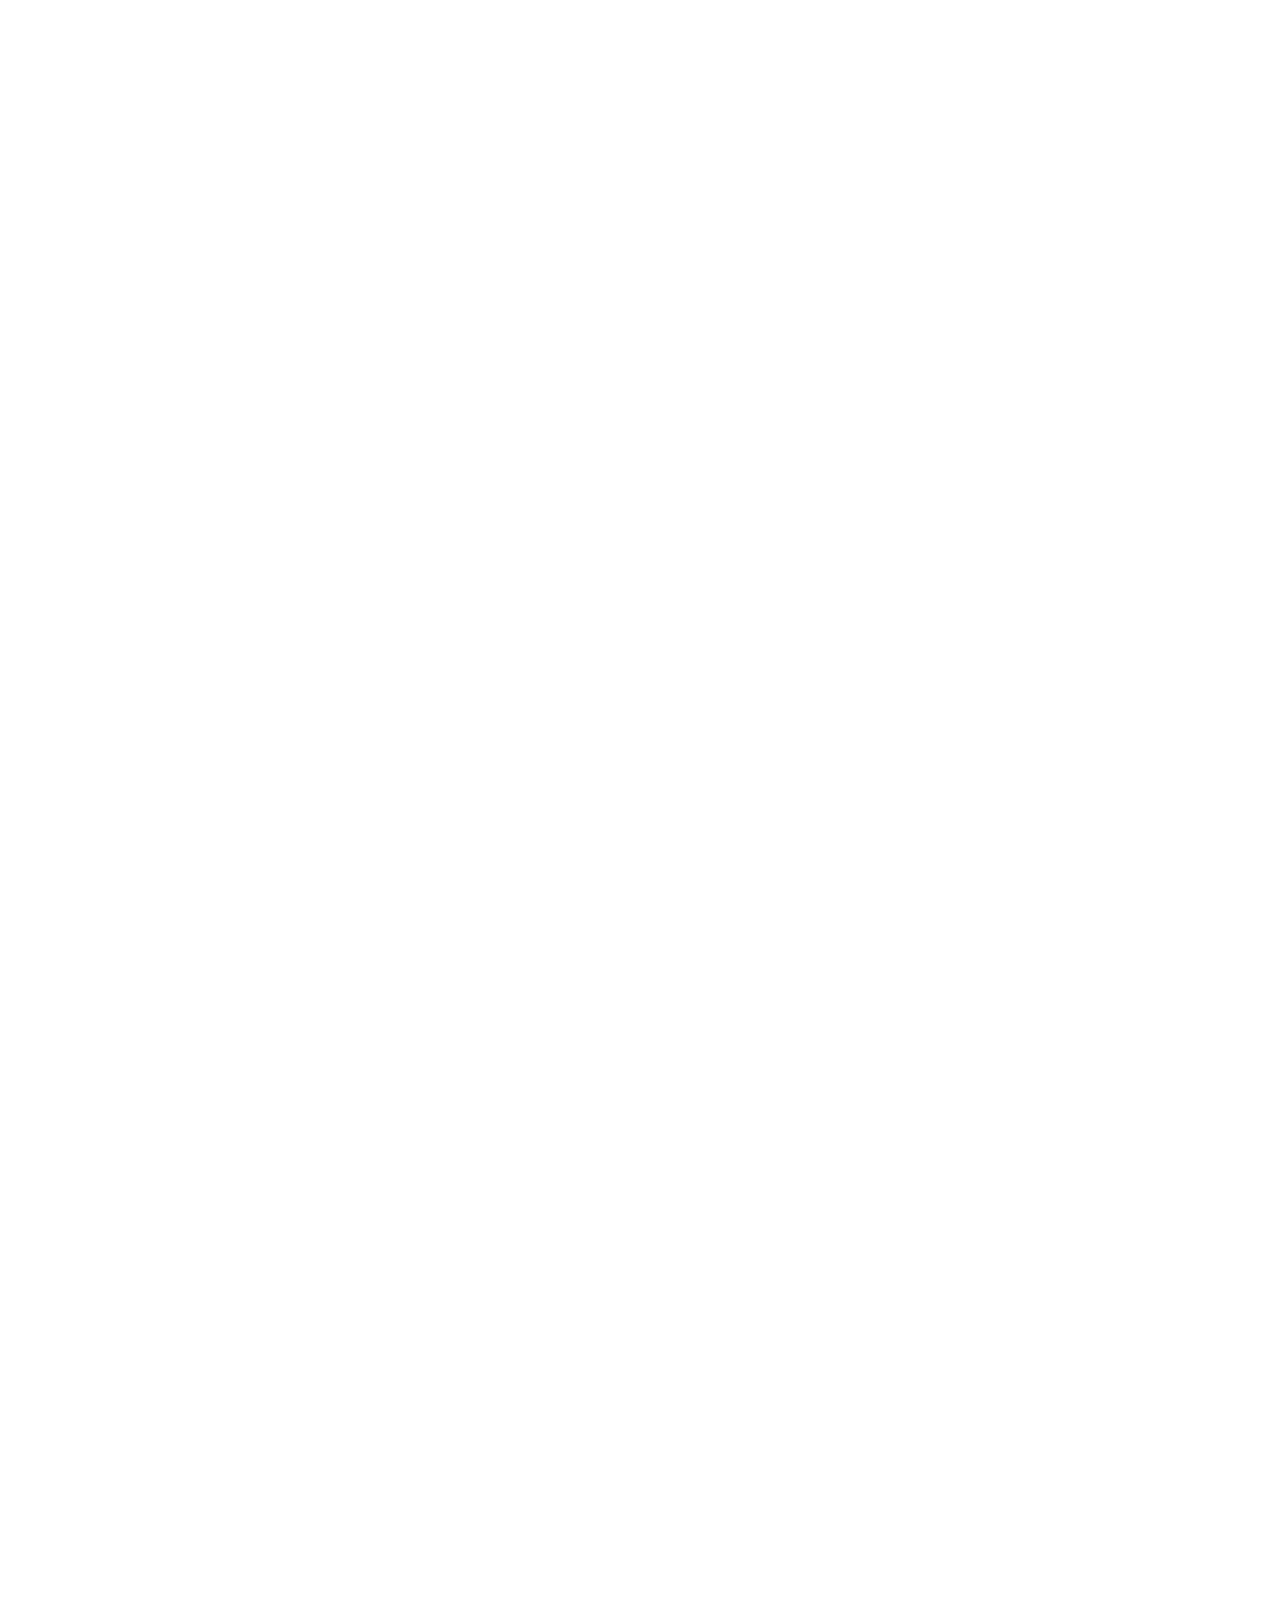
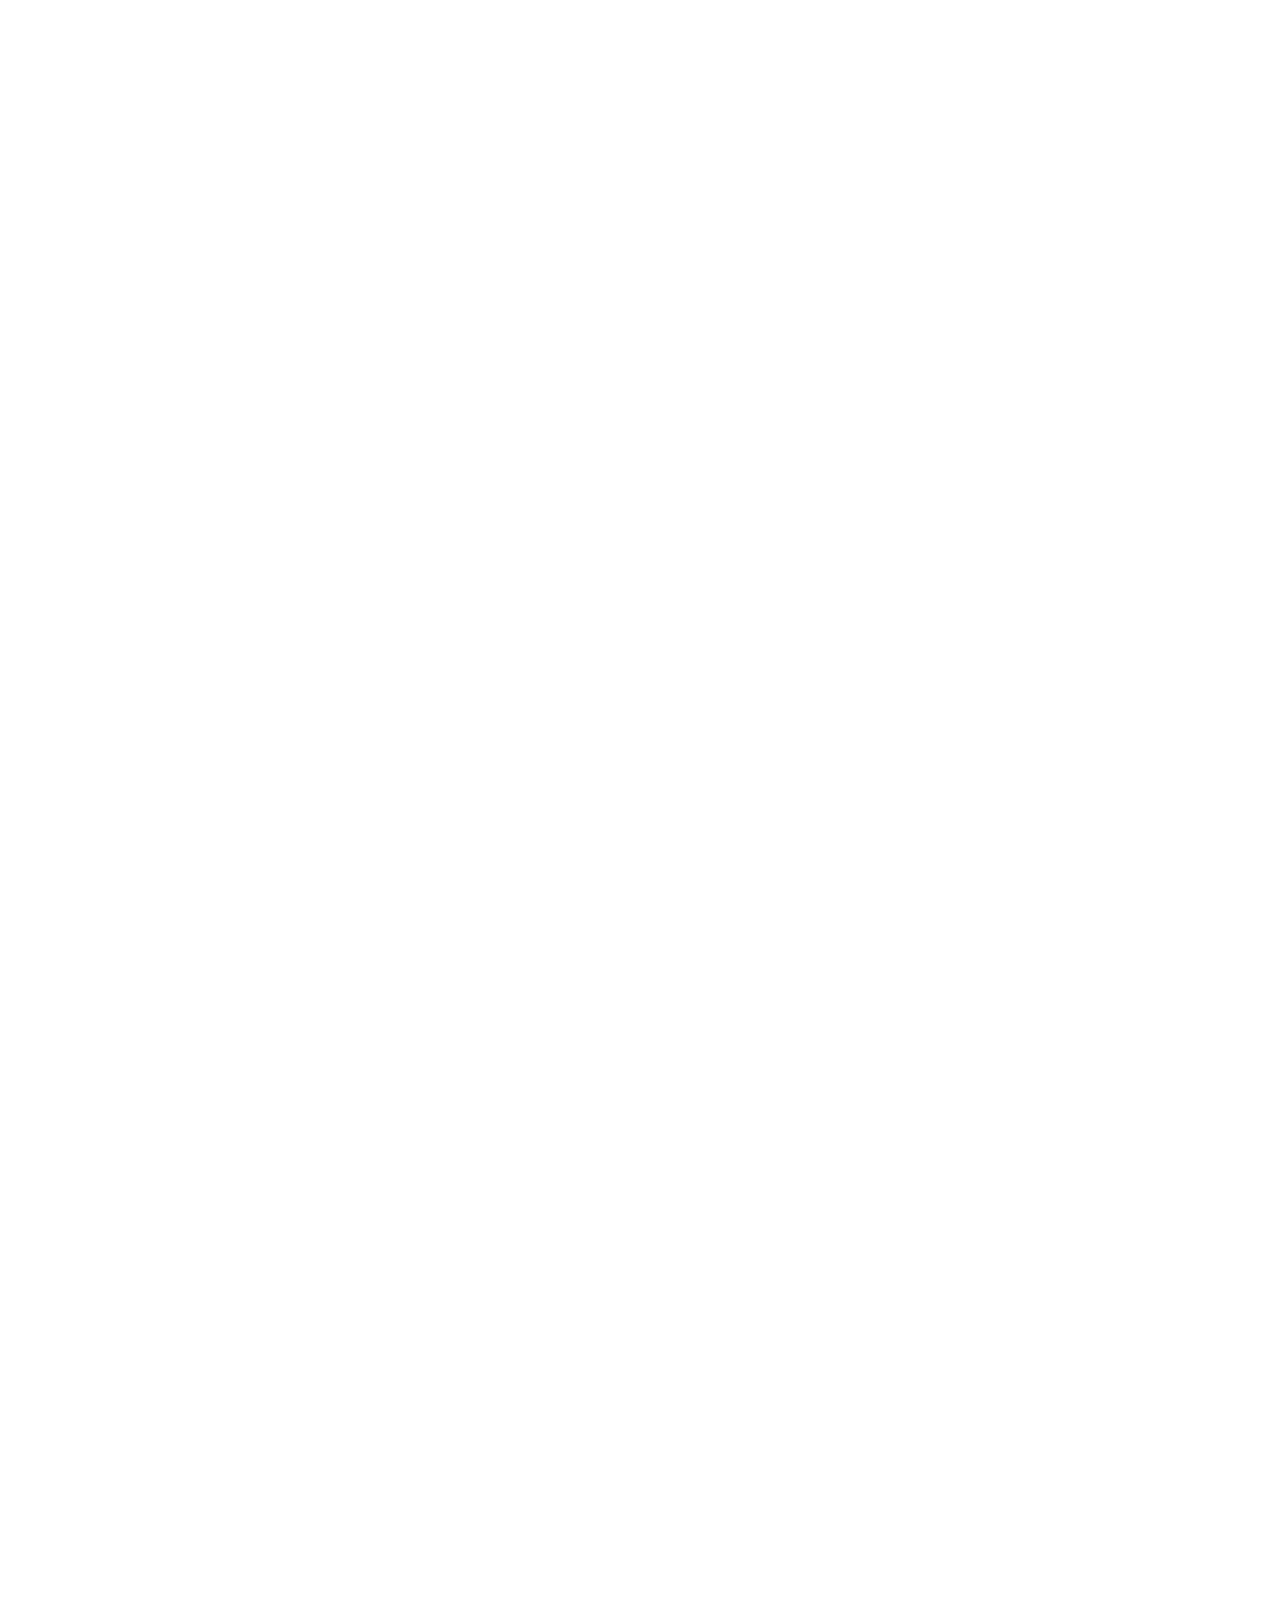
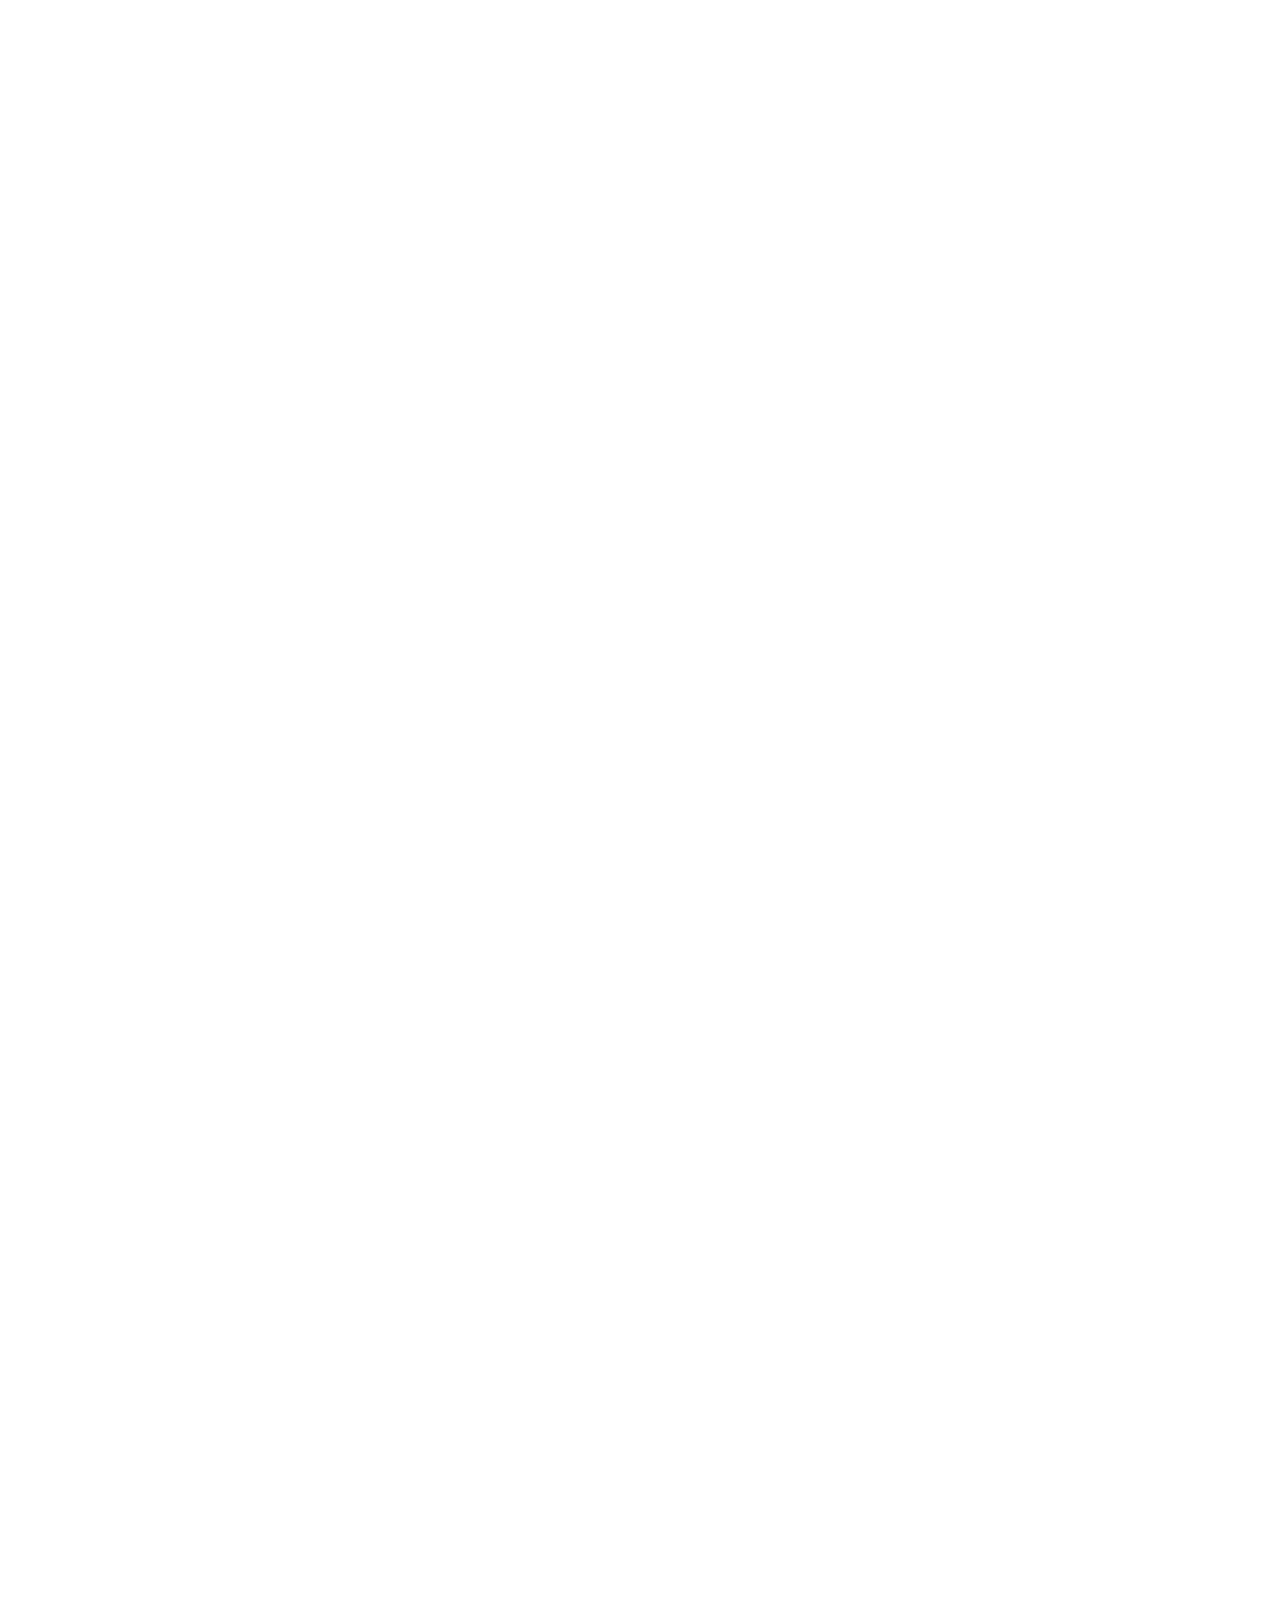
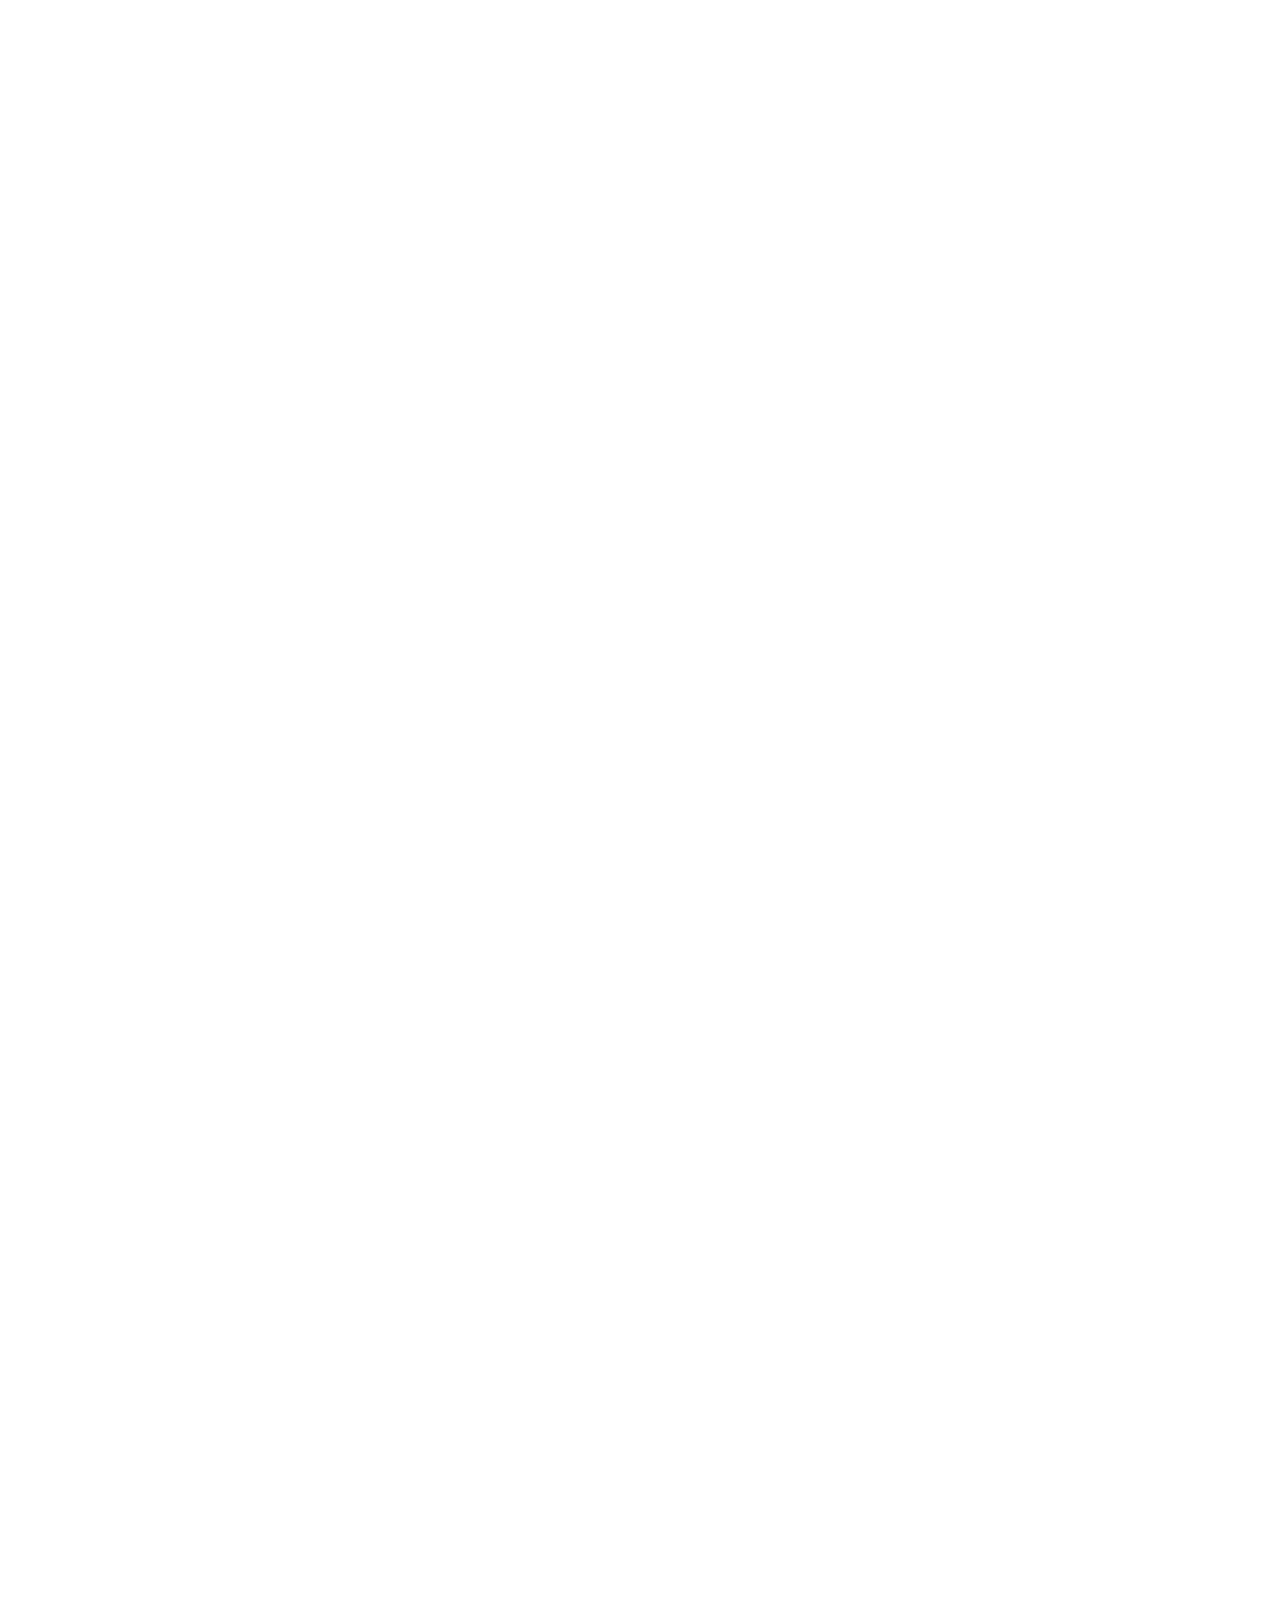
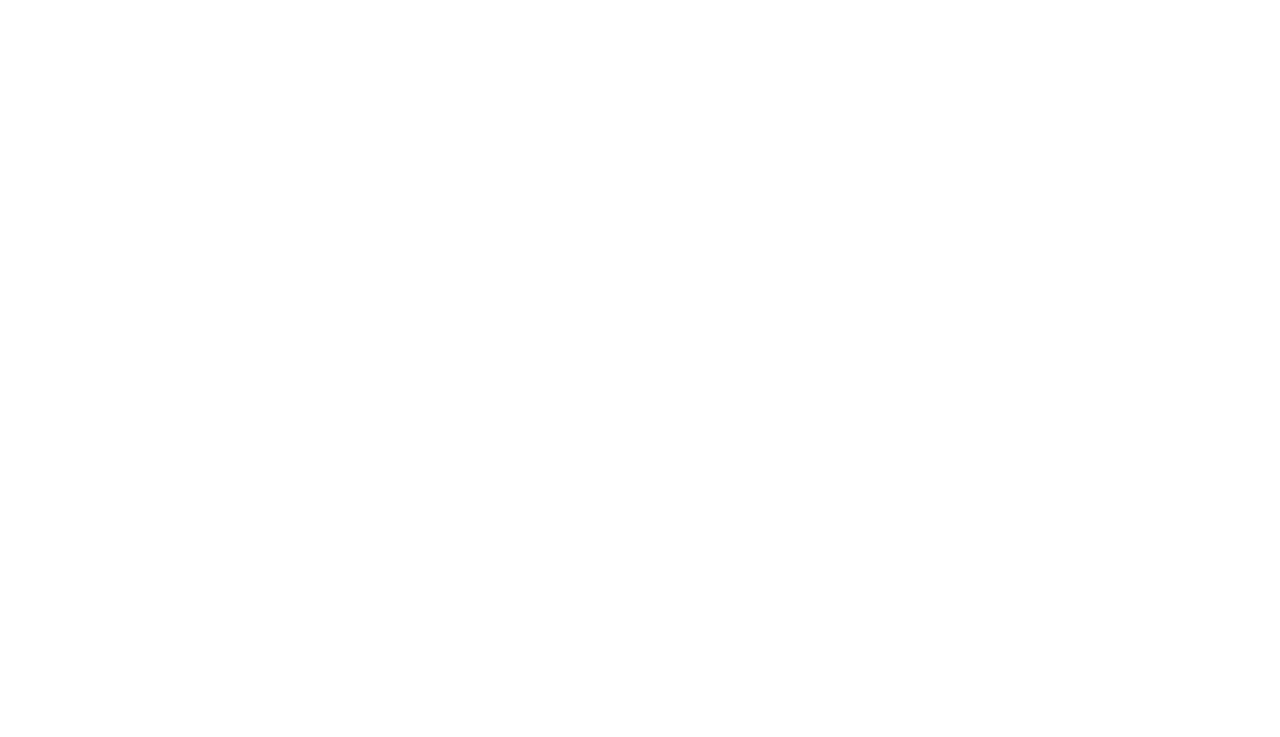
==== commit bacc5dda: "version6" ====
--- a/discription.html
+++ b/discription.html
@@ -5,8 +5,6 @@
   <meta charset="UTF-8" />
   <meta name="viewport" content="width=device-width, initial-scale=1.0" />
   <title>BLYSK earrings</title>
-  <!-- mycss link -->
-  <link rel="stylesheet" href="my.css" />
   <!-------- bootstrap css link -------------->
   <link href="https://cdn.jsdelivr.net/npm/bootstrap@5.3.3/dist/css/bootstrap.min.css" rel="stylesheet"
     integrity="sha384-QWTKZyjpPEjISv5WaRU9OFeRpok6YctnYmDr5pNlyT2bRjXh0JMhjY6hW+ALEwIH" crossorigin="anonymous" />
@@ -21,118 +19,120 @@
   <!-- bootstrap CDN link -->
   <link rel="stylesheet" href="https://cdn.jsdelivr.net/npm/bootstrap-icons@1.11.3/font/bootstrap-icons.css"
     integrity="sha384-tViUnnbYAV00FLIhhi3v/dWt3Jxw4gZQcNoSCxCIFNJVCx7/D55/wXsrNIRANwdD" crossorigin="anonymous" />
+     <!-- mycss link -->
+  <link rel="stylesheet" href="my.css" />
 </head>
 <body>
-  <!-- header start -->
-  <header class="header border-bottom">
-    <!-- tophead start -->
-    <div class="container-fluid py-1 bg-black text-white">
-      <div class="container">
-        <!-- row -->
-        <div class="row text-center align-items-center">
-          <!-- col -->
-          <div class="col-md-3 col-4 text-start">
-            <i class="fa-brands fa-facebook-f me-2"></i>
-            <i class="fa-brands fa-instagram"></i>
-          </div>
-          <!-- col -->
-          <div class="col-6 top_para d-md-block d-none">
-            <p class="mb-0">
-              Enjoy Free Shipping and COD (Cash on Delivery) | Your favourite
-              style now READY TO SHIP.
-            </p>
-          </div>
-          <!-- col -->
-          <div class="col-md-3 col-8 text-end">
-            <p class="mb-0 top_para">support@blyskjewels.com</p>
-          </div>
-        </div>
-      </div>
-    </div>
-    <!-- tophead end  -->
-    <!-- navbar section start -->
-    <div class="secondhead bg-white">
-      <div class="container py-2">
-        <div class="row align-items-center justify-content-between">
-          <!-- left-section  -->
-          <div class="col-3 col-md-4 px-0">
-            <nav class="navbar navbar-expand-lg bg-white">
-              <div class="container-fluid">
-                <button class="navbar-toggler border-0" type="button" data-bs-toggle="offcanvas"
-                  data-bs-target="#offcanvasNavbar" aria-controls="offcanvasNavbar" aria-expanded="false"
-                  aria-label="Toggle navigation">
-                  <i class="fa-solid fa-ellipsis-vertical"></i>
-                </button>
-                <div class="offcanvas offcanvas-start" tabindex="-1" id="offcanvasNavbar"
-                  aria-labelledby="offcanvasNavbarLabel">
-                  <div class="offcanvas-header">
-                    <button type="button" class="btn-close" data-bs-dismiss="offcanvas" aria-label="Close"></button>
-                  </div>
-                  <div class="offcanvas-body">
-                    <ul class="navbar-nav text-nowrap">
-                      <li class="nav-item">
-                        <a class="nav-link" aria-current="page" href="index.html">NEW ARRIVAL</a>
-                      </li>
-                      <li class="nav-item">
-                        <a class="nav-link" aria-current="page" href="#">BRACELET</a>
-                      </li>
-                      <li class="nav-item">
-                        <a class="nav-link" aria-current="page" href="">NECKLACE</a>
-                      </li>
-                      <li class="nav-item">
-                        <a class="nav-link active" aria-current="page" href="earrings.html">EARINGS</a>
-                      </li>
-                      <li class="nav-item">
-                        <a class="nav-link" aria-current="page" href="#">RING</a>
-                      </li>
-                      <li class="nav-item">
-                        <a class="nav-link" aria-current="page" href="#">BAG</a>
-                      </li>
+    <!-- header start -->
+    <header class="header border-bottom">
+      <!-- tophead start -->
+       <div class="top_head py-1 bg-black ">
+        <div class="container text-white">
+          <!-- row -->
+          <div class="row text-center align-items-center">
+            <!-- col -->
+            <div class="col-md-3 col-4 text-start">
+              <i class="fa-brands fa-facebook-f me-2"></i>
+              <i class="fa-brands fa-instagram"></i>
+            </div>
+            <!-- col -->
+            <div class="col-6 top_para d-md-block d-none">
+              <p class="mb-0">
+                Enjoy Free Shipping and COD (Cash on Delivery) | Your favourite
+                style now READY TO SHIP.
+              </p>
+            </div>
+            <!-- col -->
+            <div class="col-md-3 col-8 text-end">
+              <p class="mb-0 top_para">support@blyskjewels.com</p>
+            </div>
+          </div>
+        </div>
+      </div>
+      <!-- tophead end  -->
+      <!-- navbar section start -->
+      <div class="secondhead bg-white">
+        <div class="container py-2">
+          <div class="row align-items-center justify-content-md-between">
+            <!-- left-section  -->
+            <div class="col-2 col-md-4 px-0">
+              <nav class="navbar navbar-expand-lg bg-white">
+                <div class="container-fluid">
+                  <button class="navbar-toggler border-0" type="button" data-bs-toggle="offcanvas"
+                    data-bs-target="#offcanvasNavbar" aria-controls="offcanvasNavbar" aria-expanded="false"
+                    aria-label="Toggle navigation">
+                   <img src="images/hamburger-menu.png" alt="Menu">
+                  </button>
+                  <div class="offcanvas offcanvas-start" tabindex="-1" id="offcanvasNavbar"
+                    aria-labelledby="offcanvasNavbarLabel">
+                    <div class="offcanvas-header">
+                      <button type="button" class="btn-close" data-bs-dismiss="offcanvas" aria-label="Close"></button>
+                    </div>
+                    <div class="offcanvas-body">
+                      <ul class="navbar-nav text-nowrap">
+                        <li class="nav-item">
+                          <a class="nav-link" aria-current="page" href="index.html">NEW ARRIVAL</a>
+                        </li>
+                        <li class="nav-item">
+                          <a class="nav-link" aria-current="page" href="#">BRACELET</a>
+                        </li>
+                        <li class="nav-item">
+                          <a class="nav-link" aria-current="page" href="#">NECKLACE</a>
+                        </li>
+                        <li class="nav-item">
+                          <a class="nav-link" aria-current="page" href="earrings.html">EARINGS</a>
+                        </li>
+                        <li class="nav-item">
+                          <a class="nav-link" aria-current="page" href="#">RING</a>
+                        </li>
+                        <li class="nav-item">
+                          <a class="nav-link" aria-current="page" href="#">BAG</a>
+                        </li>
+                      </ul>
+                    </div>
+                  </div>
+                </div>
+              </nav>
+            </div>
+            <!--blysk logo here  -->
+            <div class="col-md-4 col-4 text-center">
+              <div class="logo">
+                <a class="navbar-brand me-auto" href="#">
+                  <img src="images/Blysk_Logo.webp" alt="Blysk" class="img-fluid" width="130px" />
+                </a>
+              </div>
+            </div>
+            <!--icon right section start  -->
+            <div class="col-6 col-md-4">
+              <div class="right_bar row gx-3 justify-content-center justify-content-md-end">
+                <div class="top_icons col-lg-1 col-2">
+                  <i class="fa-solid fa-location-dot"></i>
+                </div>
+                <div class="top_icons col-lg-1 col-2">
+                  <i class="fa-solid fa-magnifying-glass"></i>
+                </div>
+                <div class="top_icons col-lg-1 col-2">
+                  <i class="fa-regular fa-heart"></i>
+                </div>
+                <div class="top_icons col-lg-1 col-2 dropdown-center">
+                  <a class="text-black" href="#" role="button" data-bs-toggle="dropdown" aria-expanded="false">
+                      <i class="fa-regular fa-user"></i></a>
+                    <ul class="dropdown-menu">
+                        <li><a class="dropdown-item" href="login.html">Log in</a></li>
+                      <li><a class="dropdown-item" href="register.html">Register</a></li>
                     </ul>
-                  </div>
-                </div>
-              </div>
-            </nav>
-          </div>
-          <!-- logo here  -->
-          <div class="col-md-4 col-6 text-center">
-            <div class="logo">
-              <a class="navbar-brand me-auto" href="#">
-                <img src="images/Blysk_Logo.webp" alt="Blysk" width="130px" />
-              </a>
-            </div>
-          </div>
-          <!-- right section start  -->
-          <div class="col-3 col-lg-4">
-            <div class="right_bar row justify-content-md-end">
-              <div class="top_icons col-1 px-0 mx-lg-0">
-                <i class="fa-solid fa-location-dot px-0"></i>
-              </div>
-              <div class="top_icons col-1 px-0 mx-lg-0">
-                <i class="fa-solid fa-magnifying-glass px-0"></i>
-              </div>
-              <div class="top_icons col-1 px-0 mx-lg-0">
-                <i class="fa-regular fa-heart px-0"></i>
-              </div>
-              <div class="top_icons col-1 px-0 mx-lg-0 dropdown-center">
-                <a class="text-black" href="#" role="button" data-bs-toggle="dropdown" aria-expanded="false">
-                    <i class="fa-regular fa-user px-0"></i></a>
-                  <ul class="dropdown-menu">
-                      <li><a class="dropdown-item" href="login.html">Log in</a></li>
-                    <li><a class="dropdown-item" href="register.html">Register</a></li>
-                  </ul>
-              </div>
-              <div class="top_icons col-1 px-0 mx-lg-0">
-                <i class="fa-solid fa-bag-shopping px-0"></i>
-              </div>
-            </div>
-          </div>
-        </div>
-      </div>
-    </div>
-    <!-- navbar section end -->
-  </header>
-  <!-- header end  -->
+                </div>
+                <div class="top_icons col-lg-1 col-2">
+                  <i class="fa-solid fa-bag-shopping"></i>
+                </div>
+              </div>
+            </div>
+          </div>
+        </div>
+      </div>
+      <!-- navbar section end -->
+    </header>
+    <!-- header end  -->
 
   <!-- main section start -->
     <!-- product_discription section start-->
@@ -190,7 +190,7 @@
                 </button>
                 <!-- add to bag and like button end-->
                  <!-- shipping/customer/taxes start -->
-                <div class="row mt-2">
+                <div class="row mt-4">
                   <div class="col-4">
                     <div class="row">
                       <div class="col-2"><i class="bi bi-arrow-90deg-left"></i></div>
@@ -487,10 +487,10 @@
         <div class="col-lg-2 col-6 text-uppercase ps-md-0">
           <h6 class="fw-light">customer service</h6>
           <ul class="ps-0">
-            <li><a href="#">refund policy</a></li>
-            <li><a href="#">Shipping policy</a></li>
+            <li><a href="returnpolicy.html">return policy</a></li>
+            <li><a href="shipping.html">Shipping policy</a></li>
             <li><a href="#">term & services</a></li>
-            <li><a href="#">privacy policy</a></li>
+           <li><a href="privacy.html">privacy policy</a></li>
           </ul>
         </div>
         <!-- col -->
@@ -523,7 +523,7 @@
                 <p class="mb-0">
                   © 2024 Blysk Jewels.
                   <a href="#" class="mx-2">Terms of Use</a>
-                  <a href="#"> Privacy Policy</a>
+                  <a href="privacy.html"> Privacy Policy</a>
                 </p>
               </div>
             </div>
--- a/my.css
+++ b/my.css
@@ -18,9 +18,6 @@
 .header li .nav-link {
   font-size: 14px;
   font-weight: 500;
-}
-.top_icons {
-  margin-right: 10px;
 }
 /* collection card styling start */
 .home_image .card_overlay .card-img-overlay {
@@ -304,7 +301,7 @@
   position:absolute;
   top: 50%;
   left: -6%;
-  transform: translateY(-20px);
+  transform: translateY(-15px);
   z-index: 3;
 }
 .slider-nav .nextslide-arrow{
@@ -312,16 +309,20 @@
  top: 50%;
 right: -6%;
   text-align: end;
-  transform: translateY(-20px);
+  transform: translateY(-15px);
   z-index: 3;
 }
 .stock {
     font-size: 14px;
 }
+.accor .accordion-button{
+  font-weight: 500;
+}
 .accor .accordion-button:not(.collapsed) {
   background-color:white;
-
-} 
+  font-weight: 500;
+  color: black;
+}
 .accor .accordion-button:focus{
  box-shadow: none;
 }
@@ -342,6 +343,7 @@
   }
 .slider-nav .privslide-arrow{
   position:absolute;
+  font-size: 2em;
   height: 100%;
   width: 100%;
   top: -3%;
@@ -356,6 +358,7 @@
 }
 .slider-nav .nextslide-arrow{
   position:absolute;
+  font-size: 2em;
   height: 100%;
   width: 100%;
   top: 12%;
@@ -400,14 +403,14 @@
   }
   /* gift section style */
   .gift_section {
-    margin-top: 40px;
+    margin-top: 45px;
   }
   .gift_head {
     font-size: 10px;
     font-weight: bold;
   }
   .gift_para {
-    font-size: 7px;
+    font-size: 8px;
   }
   .gift_btn button {
     font-size: 6px;
@@ -417,7 +420,7 @@
     font-size: 12px;
   }
   .shop_card {
-    margin-top: 45px;
+    margin-top: 60px;
   }
   .product_cards .h5 {
     font-size: 15px;
